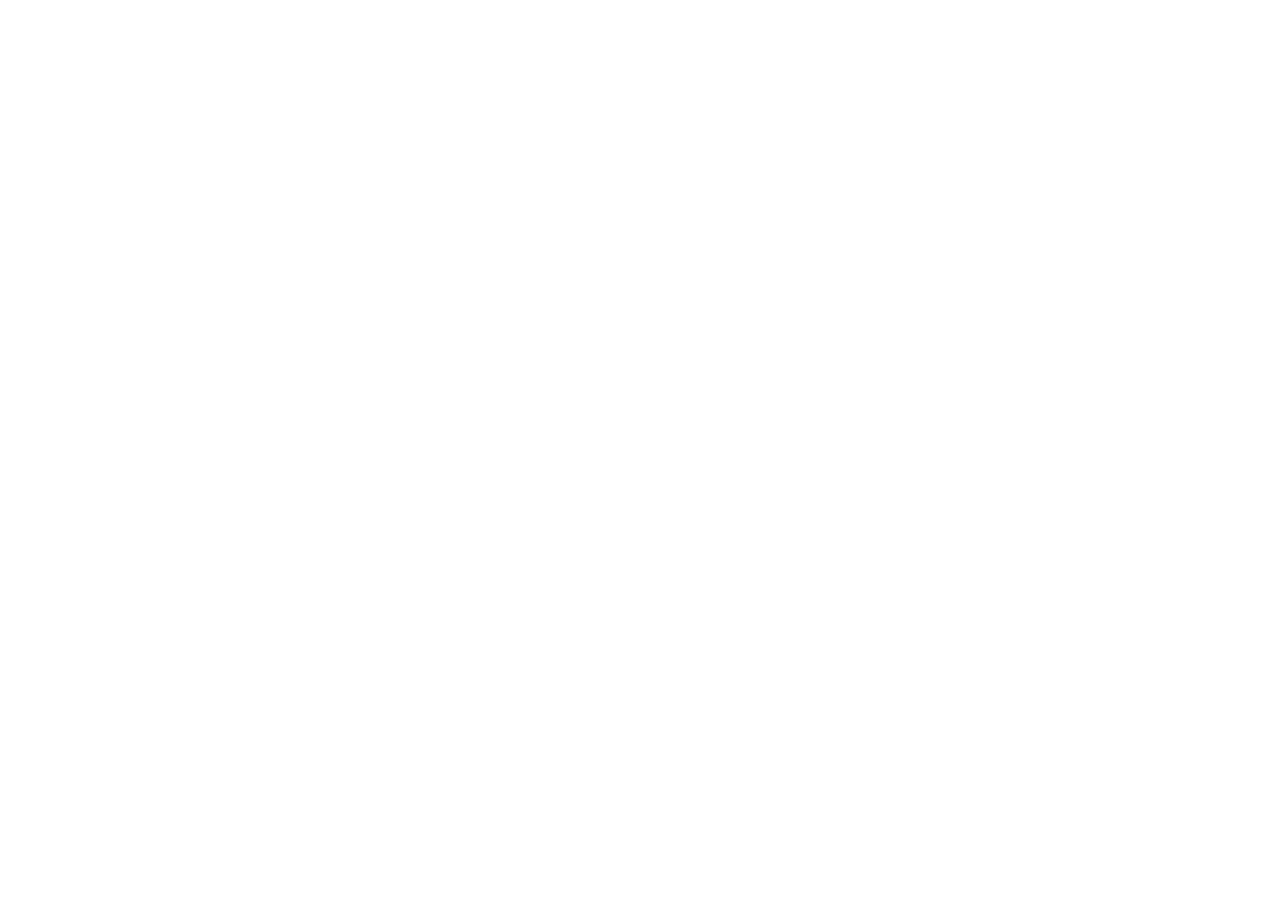
==== index.html @ b3ef9c8f "added index.html" ====
<!DOCTYPE html>
<html lang="en">
<head>
    <meta charset="UTF-8">
    <meta name="viewport" content="width=device-width, initial-scale=1.0">
    <title>Web Developer Portfolio</title>
</head>
<body>
    <header>

    </header>
    <main>
        
    </main>
    <footer>

    </footer>
</body>
</html>
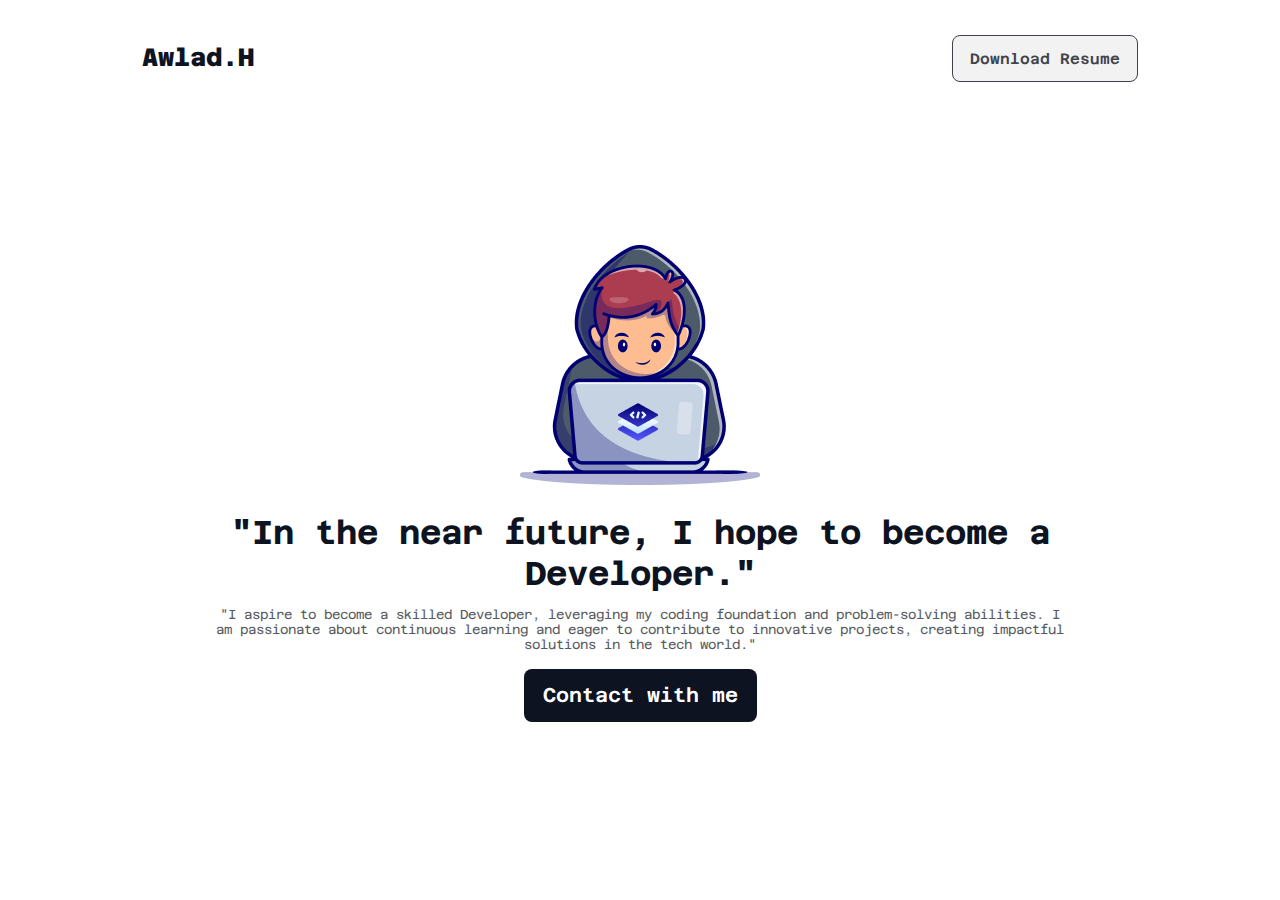
==== commit caba7109: "added banner" ====
--- a/index.html
+++ b/index.html
@@ -4,13 +4,31 @@
     <meta charset="UTF-8">
     <meta name="viewport" content="width=device-width, initial-scale=1.0">
     <title>Web Developer Portfolio</title>
+    <link rel="stylesheet" href="Style/Portfolio.css">
 </head>
 <body>
     <header>
+        <nav>
+            <h3 class="nav-title">Awlad.H</h3>
+            
+                <li><a href="https://www.facebook.com/asifmahmudshuvro"><button class="nav-button">Download Resume</button></a></li>
+            
+            
+        </nav>
 
+        <section id="hero">
+            <div class="hero-content">
+                <p class="subtitle"><img src="assets/Group.png" alt=""></p>
+                <h1 class="title">"In the near future, I hope to become a Developer."</h1>
+                <p class="description">"I aspire to become a skilled Developer, leveraging my coding foundation and problem-solving abilities. I am passionate about continuous learning and eager to contribute to innovative projects, creating impactful solutions in the tech world."</p>
+                <div class="btn-container">
+                    <button class="btn">Contact with me</button>
+                </div>
+            </div>
+        </section>
     </header>
     <main>
-        
+
     </main>
     <footer>
 
--- a/Style/Portfolio.css
+++ b/Style/Portfolio.css
@@ -0,0 +1,114 @@
+@import url('https://fonts.googleapis.com/css2?family=Azeret+Mono:ital,wght@0,100..900;1,100..900&display=swap');
+
+
+/* nav styles */
+
+nav {
+    display: flex;
+    align-items: center;
+    justify-content: space-between;
+    list-style: none;
+    margin-top: 20px;
+    margin-bottom: 22px;
+
+}
+
+.nav-title {
+    color: rgb(13, 19, 33);
+    font-family: Azeret Mono;
+    font-size: 25px;
+    font-weight: 800;
+    line-height: 26px;
+    letter-spacing: 0%;
+    text-align: left;
+    margin-left: 134px;
+}
+
+.nav-button {
+
+    margin-right: 134px;
+    box-sizing: border-box;
+    border: 1px solid rgb(13, 19, 33);
+    border-radius: 8px;
+    padding: 11px 17px 11px 17px;
+    color: rgb(13, 19, 33);
+    font-family: Azeret Mono;
+    font-size: 15px;
+    font-weight: 600;
+    line-height: 23px;
+    letter-spacing: 0%;
+    text-align: center;
+
+    opacity: 0.8;
+
+}
+
+.btn-container {
+    text-align: center;
+}
+
+.btn {
+    box-sizing: border-box;
+    padding: 15px 19px 15px 19px;
+    border: 1px solid rgb(13, 19, 33);
+    border-radius: 8px;
+    color: rgb(255, 255, 255);
+    font-family: Azeret Mono;
+    font-size: 20px;
+    font-weight: 600;
+    line-height: 23px;
+    letter-spacing: 0%;
+    text-align: center;
+    background: rgb(13, 19, 33);
+    border: none;
+}
+
+#hero {
+    width: 100%;
+    height: 715px;
+    background-image: url("../assets/hero-bg.png");
+    background-size: cover;
+    background-position: center;
+    display: flex;
+    justify-content: center;
+    align-items: center;
+    vertical-align: middle;
+
+}
+
+#hero .hero-content {
+    width: 850px;
+
+}
+
+#hero .hero-content .subtitle {
+    line-height: 20px;
+    letter-spacing: 0%;
+    text-align: center;
+    margin-bottom: 9px;
+}
+
+#hero .hero-content .title {
+    color: rgb(13, 19, 33);
+    font-family: Azeret Mono;
+    font-size: 33px;
+    font-weight: 700;
+    line-height: 41px;
+    letter-spacing: 0%;
+    text-align: center;
+    margin-bottom: 13px;
+
+}
+
+#hero .hero-content .description {
+    color: rgb(13, 19, 33);
+    font-family: Azeret Mono;
+    font-size: 13px;
+    font-weight: 400;
+    line-height: 15px;
+    letter-spacing: 0%;
+    text-align: center;
+    opacity: 0.7;
+    margin-bottom: 17px;
+
+}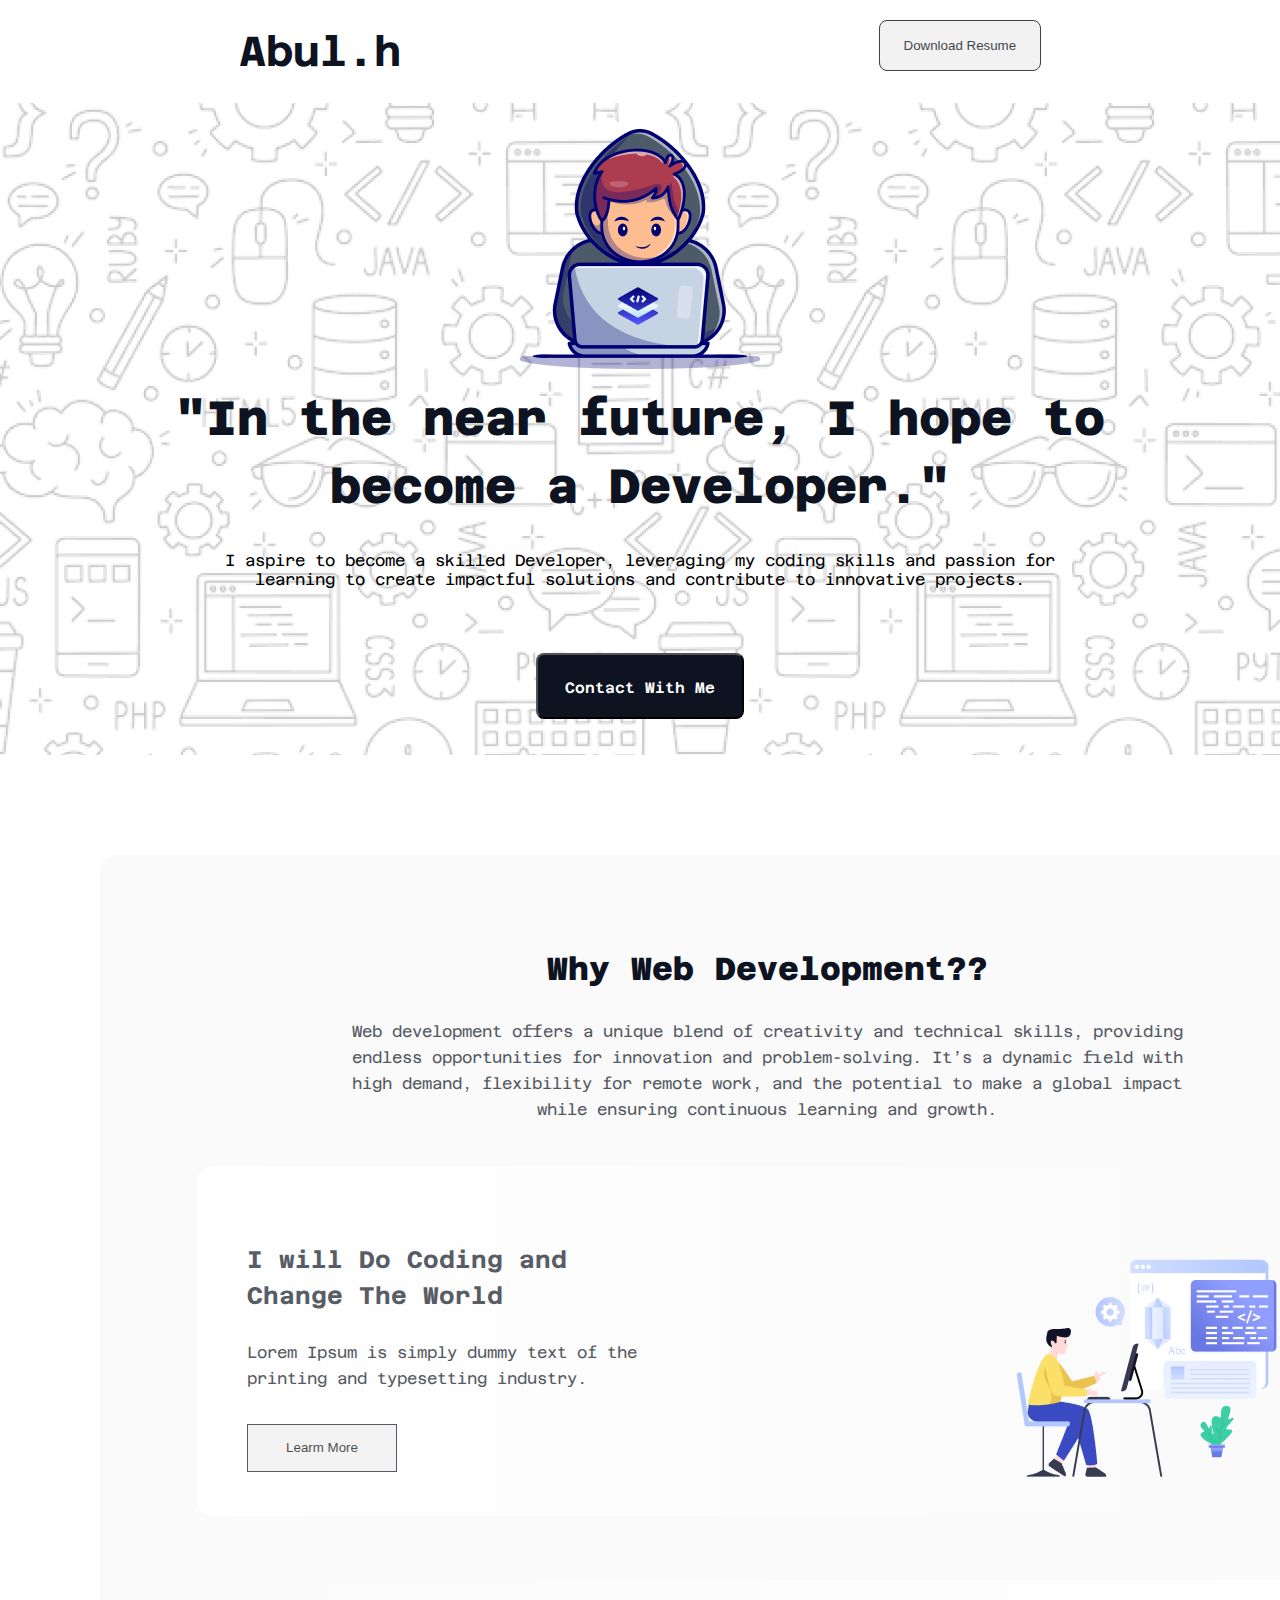
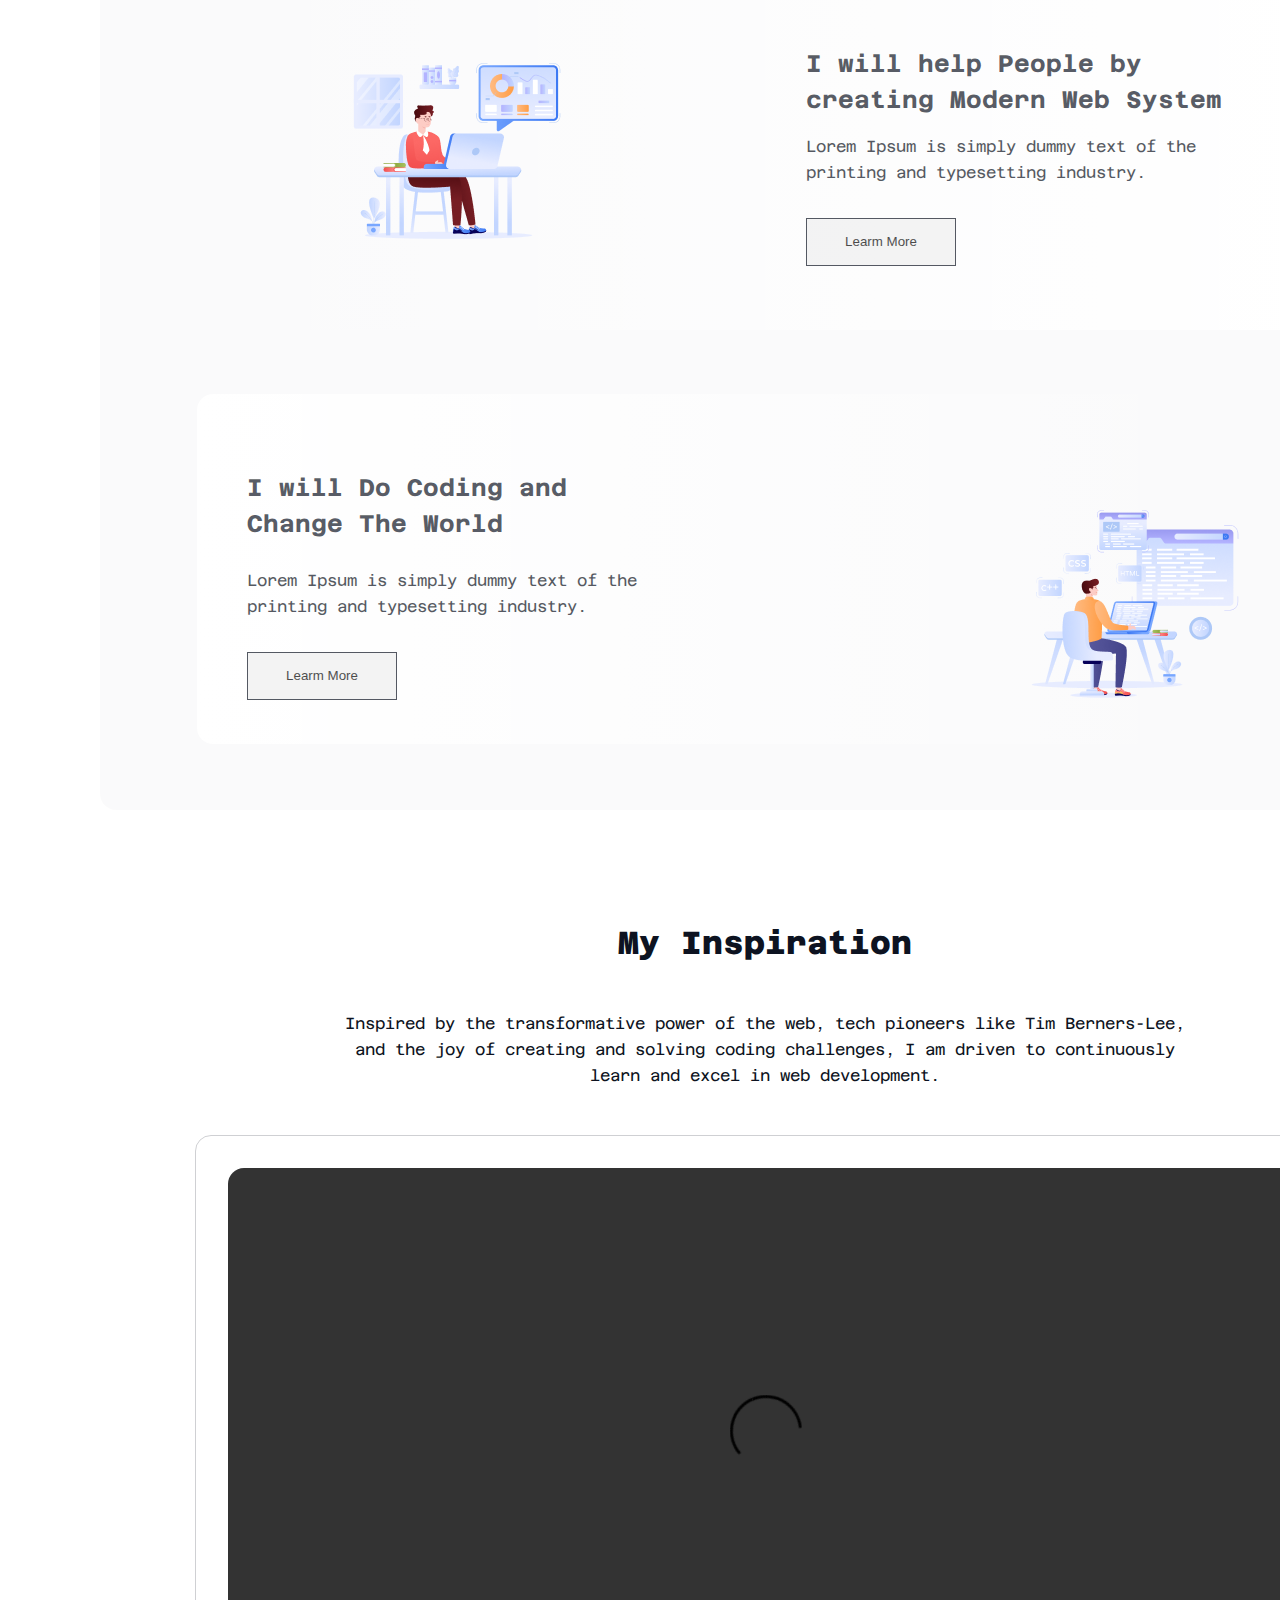
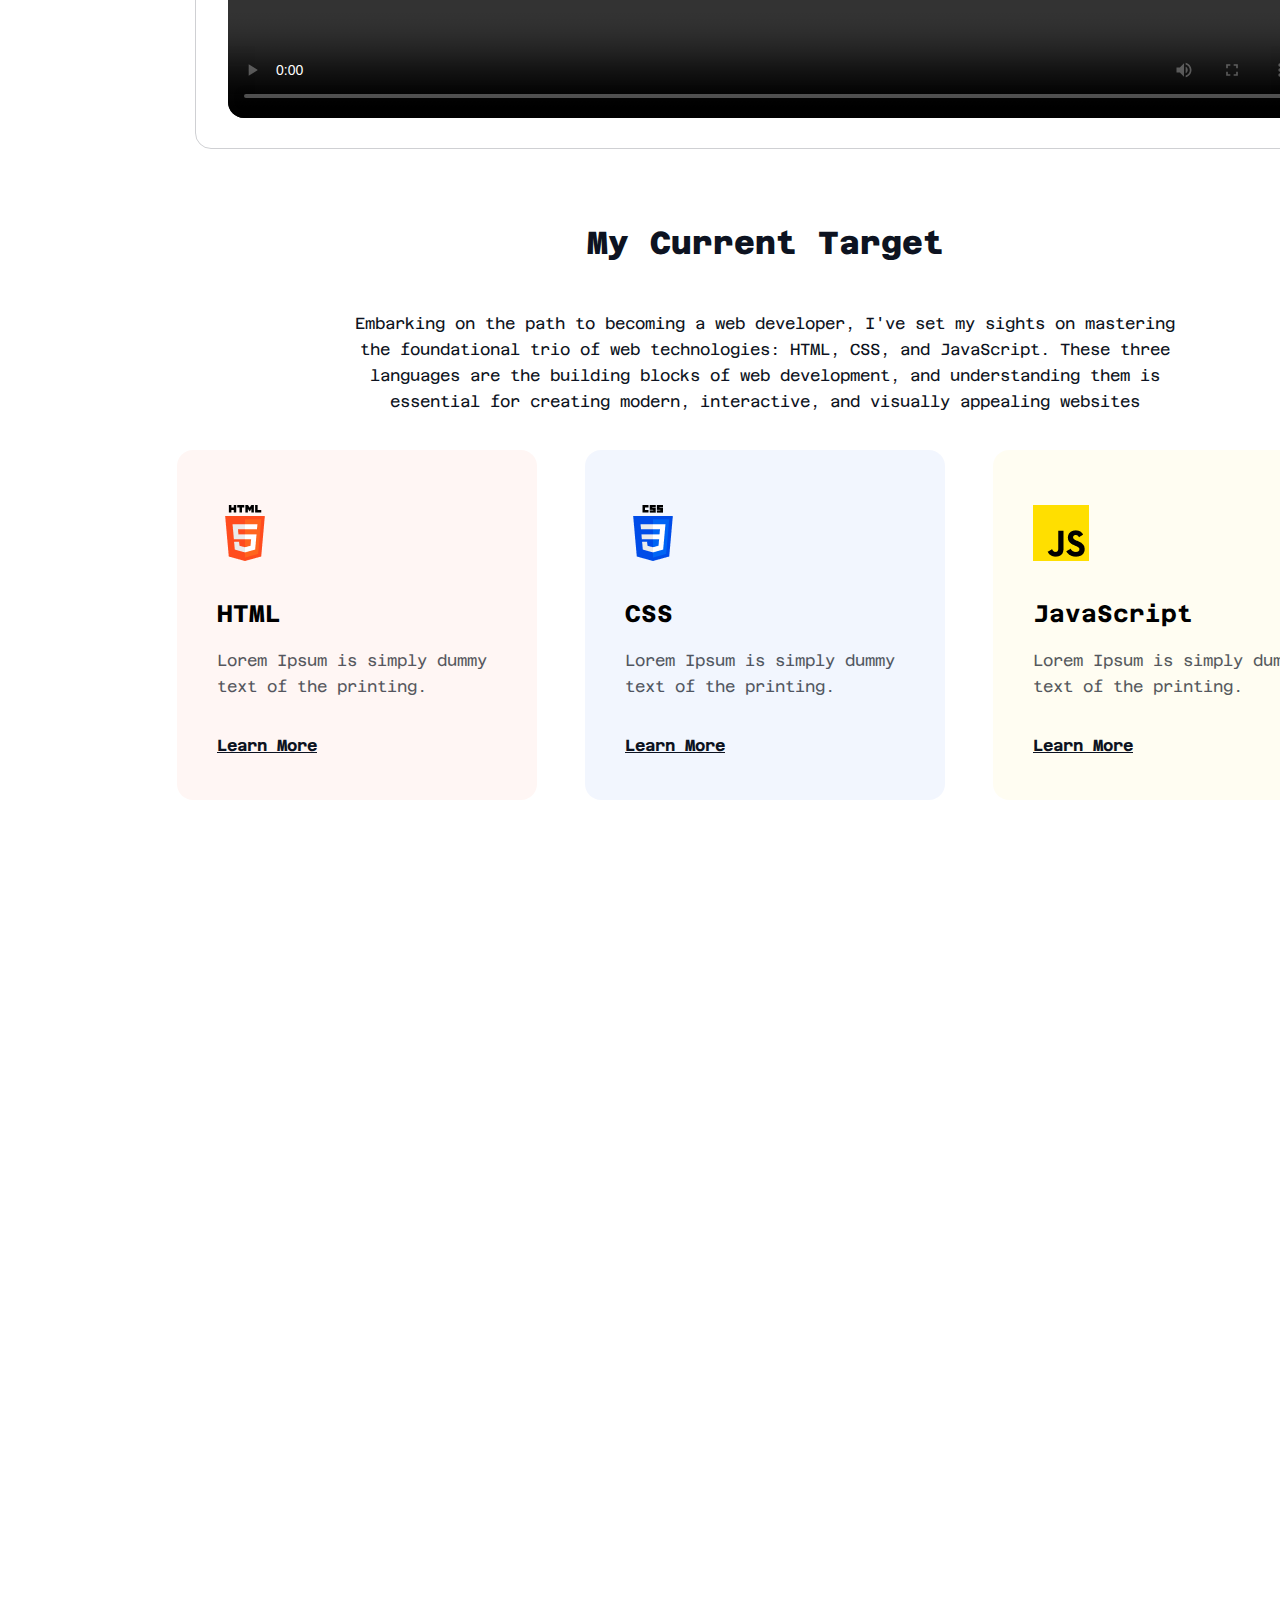
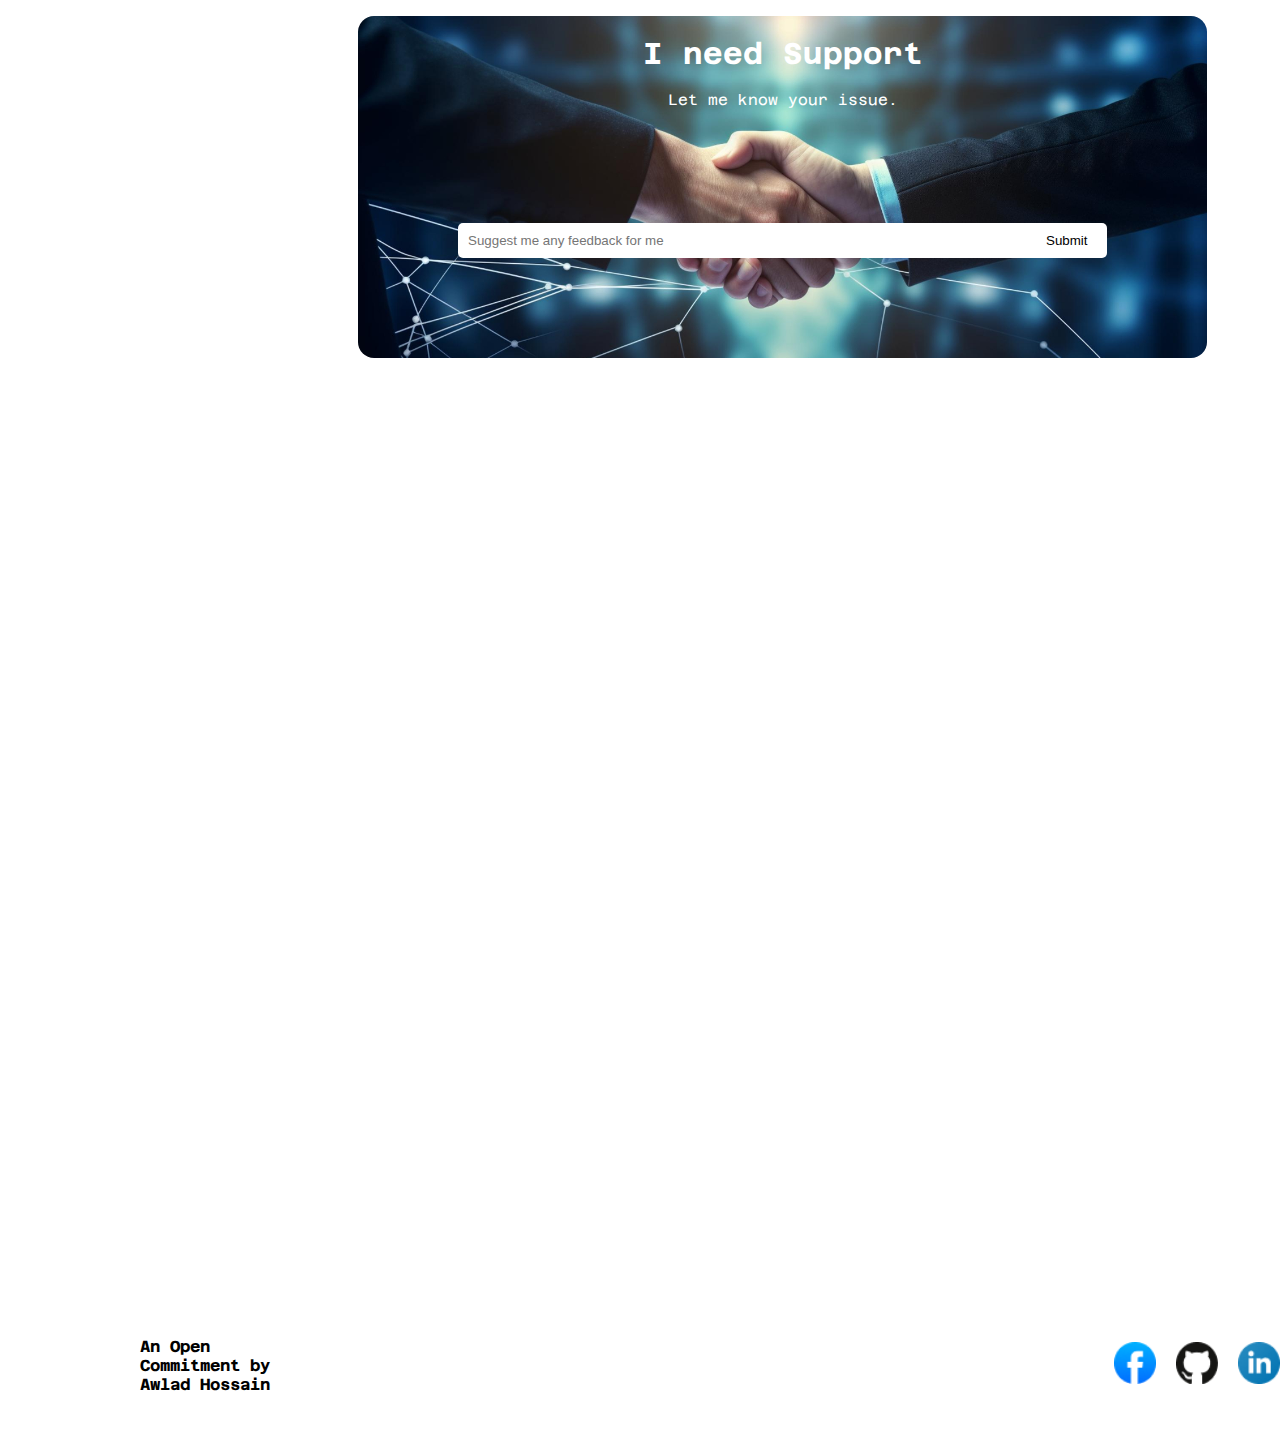
==== commit 0fad8690: "added selection" ====
--- a/index.html
+++ b/index.html
@@ -1,37 +1,181 @@
 <!DOCTYPE html>
 <html lang="en">
+
 <head>
     <meta charset="UTF-8">
     <meta name="viewport" content="width=device-width, initial-scale=1.0">
-    <title>Web Developer Portfolio</title>
+    <title>Portfolio Website</title>
+  
     <link rel="stylesheet" href="Style/Portfolio.css">
 </head>
+
 <body>
     <header>
-        <nav>
-            <h3 class="nav-title">Awlad.H</h3>
-            
-                <li><a href="https://www.facebook.com/asifmahmudshuvro"><button class="nav-button">Download Resume</button></a></li>
-            
-            
+        <nav class="nav-bar">
+            <div class="nav-title">
+                <h2>Abul.h</h2>
+            </div>
+            <div>
+                <!-- <button class="btn-primary">Download Resume</button> -->
+                <button class="btn-primary"><a href="/assets/Resume.jpg" download>Download Resume</button>
+                  </a>
+            </div>
+
         </nav>
 
-        <section id="hero">
-            <div class="hero-content">
-                <p class="subtitle"><img src="assets/Group.png" alt=""></p>
-                <h1 class="title">"In the near future, I hope to become a Developer."</h1>
-                <p class="description">"I aspire to become a skilled Developer, leveraging my coding foundation and problem-solving abilities. I am passionate about continuous learning and eager to contribute to innovative projects, creating impactful solutions in the tech world."</p>
-                <div class="btn-container">
-                    <button class="btn">Contact with me</button>
+        <div class="banner">
+            <div class="banner-content">
+                <img src="assets/Group.png" alt="" class="dev-pic">
+                <h2 class="banner-title">"In the near future, I hope to become a Developer."</h2>
+                <p class="banner-description">I aspire to become a skilled Developer, leveraging my coding skills and passion for learning to create impactful solutions and contribute to innovative projects.</p>
+                <button class="banner-btn-primary">Contact With Me</button>
+            </div>
+
+        </div>
+    </header>
+
+    <main>
+        <section class="section1">
+            <div class="why-dev">
+                <div class="why-dev-content">
+                    <h2 class="why-dev-title">Why Web Development??</h2>
+                    <p class="why-dev-description">Web development offers a unique blend of creativity and technical skills, providing endless opportunities for innovation and problem-solving. It’s a dynamic field with high demand, flexibility for remote work, and the potential to make a global impact while ensuring continuous learning and growth.</p>
+                </div>
+                <div class="frame1-2-3">
+                <div class="frame1">
+                    <div>
+                        <h2 class="frame1-title">I will Do Coding and Change The World</h2>
+                        <p class="frame1-description">Lorem Ipsum is simply dummy text of the printing and typesetting industry.</p>
+                        <button class="frame1-btn">Learm More</button>
+                    </div>
+                    <div>
+                        <img src="assets/Layer_1.png" alt="" class="frame1-pic">
+                    </div>
+                </div>
+                <div class="frame2">
+                    <div>
+                        <img src="assets/Group 3.png" alt="" class="frame2-pic">
+                    </div>
+                    <div>
+                        <h2 class="frame2-title">I will help People by creating Modern Web System</h2>
+                        <p class="frame2-description">Lorem Ipsum is simply dummy text of the printing and typesetting industry.</p>
+                        <button class="frame1-btn">Learm More</button>
+                    </div>
+
+
+                </div>
+                <div class="frame1">
+                    <div>
+                        <h2 class="frame1-title">I will Do Coding and Change The World</h2>
+                        <p class="frame1-description">Lorem Ipsum is simply dummy text of the printing and typesetting industry.</p>
+                        <button class="frame1-btn">Learm More</button>
+                    </div>
+                    <div>
+                        <img src="assets/Group 4.png" alt="" class="frame1-pic">
+                    </div>
                 </div>
             </div>
+            </div>
         </section>
-    </header>
-    <main>
 
+
+        <section class="my-inspiration">
+            <div class="my-insp">
+                <h2 class="my-insp-title">
+                    My Inspiration
+                </h2>
+                <p class="my-insp-description">
+                    Inspired by the transformative power of the web, tech pioneers like Tim Berners-Lee, and the joy of creating and solving coding challenges, I am driven to continuously learn and excel in web development.
+                </p>
+
+            </div>
+            <div class="video-box">
+                <div>
+                    <video width="1076" height="550" controls class="video">
+                        <source src="assets/p.hero.mp4" type="video/mp4">
+                      Your browser does not support the video tag.
+                      </video>
+                </div>
+
+            </div>
+
+        </section>
+
+        <!-- my-current-section -->
+        <section class="my-current">
+            <div class="my-curr">
+                <h2 class="my-curr-title">
+                    My Current Target
+                </h2>
+                <p class="my-curr-description">
+                    Embarking on the path to becoming a web developer, I've set my sights on mastering the foundational trio of web technologies: HTML, CSS, and JavaScript. These three languages are the building blocks of web development, and understanding them is essential for creating modern, interactive, and visually appealing websites
+                </p>
+
+            </div>
+            <div class="cart-box">
+            <div class="box1">
+                <div class="box-items">
+                    <img src="assets/html.png" alt="" class="box-img">
+                    <h2 class="cart-title">HTML</h2>
+                    <p class="cart-description">Lorem Ipsum is simply dummy text of the printing.</p>
+                    <p class="cart-learn">Learn More</p>
+
+                </div>
+
+            </div>
+            <div class="box2">
+                <div class="box-items">
+                    <img src="assets/css.png" alt="" class="box-img">
+                    <h2 class="cart-title">CSS</h2>
+                    <p class="cart-description">Lorem Ipsum is simply dummy text of the printing.</p>
+                    <p class="cart-learn">Learn More</p>
+
+                </div>
+
+            </div>
+            <div class="box3">
+                <div class="box-items">
+                    <img src="assets/js.png" alt="" class="box-img">
+                    <h2 class="cart-title">JavaScript</h2>
+                    <p class="cart-description">Lorem Ipsum is simply dummy text of the printing.</p>
+                    <p class="cart-learn">Learn More</p>
+
+                </div>
+
+            </div>
+
+            </div>
+
+        </section>
+        
     </main>
     <footer>
-
+        <section class="support">
+            <div class="support-section">
+                <div class="content">
+                    <h1>I need Support</h1>
+                    <p>Let me know your issue.</p>
+                </div>
+                <form class="feedback-form">
+                    <input type="text" placeholder="Suggest me any feedback for me">
+                    <button type="submit">Submit</button>
+                </form>
+            </div>
+        </section>
+            
+            <ul>
+                <h4 class="foot-title">An Open Commitment by Awlad Hossain</h4>
+            <div>
+                <li><a href="https://www.facebook.com/asifmahmudshuvro" target="_blank"><img src="assets/facebook.png" alt="facebook" style="width:42px;height:42px;"></a></li>
+                <li class="git"><a href="https://github.com/asifmahmudshuvro" target="_blank"><img src="assets/github.png" alt="github" style="width:42px;height:42px;"></a></li>
+                <li><a href="https://www.linkedin.com/in/asifmahmudshuvro/" target="_blank"><img src="assets/linkedin-icon 1.png" alt="linkedin" style="width:42px;height:42px;"></a></li>
+            </div>
+            </ul>
     </footer>
 </body>
-</html>+
+</html>
+
+<!--                 <img src="assets/facebook.png" alt="facebook">
+                    <img src="assets/github.png" alt="github">
+                    <img src="assets/linkedin-icon 1.png" alt="linkedin"> -->--- a/Style/Portfolio.css
+++ b/Style/Portfolio.css
@@ -1,114 +1,689 @@
 @import url('https://fonts.googleapis.com/css2?family=Azeret+Mono:ital,wght@0,100..900;1,100..900&display=swap');
 
-
-/* nav styles */
-
-nav {
-    display: flex;
-    align-items: center;
-    justify-content: space-between;
-    list-style: none;
-    margin-top: 20px;
-    margin-bottom: 22px;
-
-}
-
-.nav-title {
-    color: rgb(13, 19, 33);
-    font-family: Azeret Mono;
-    font-size: 25px;
-    font-weight: 800;
-    line-height: 26px;
-    letter-spacing: 0%;
-    text-align: left;
-    margin-left: 134px;
-}
-
-.nav-button {
-
-    margin-right: 134px;
+body {
+    font-family: "Azeret Mono", monospace;
+    margin: 0;
+}
+
+.btn-primary {
+    
+    flex-direction: row;
+    justify-content: center;
+    align-items: center;
+    padding: 17px 24px 17px 24px;
     box-sizing: border-box;
     border: 1px solid rgb(13, 19, 33);
     border-radius: 8px;
-    padding: 11px 17px 11px 17px;
-    color: rgb(13, 19, 33);
+    opacity: 0.8;
+    margin-top: 20px;
+    margin-bottom: 20px;
+}
+
+nav div button a {
+    text-decoration: none;
+    color: rgb(13, 19, 33);
+}
+
+nav div button:hover{
+    background-color: lightgray;
+    display: block;
+}
+
+.nav-title {
+    color: rgb(13, 19, 33);
+    font-family: Azeret Mono;
+    font-size: 28px;
+    font-weight: 800;
+    line-height: 33px;
+    letter-spacing: 0%;
+    text-align: left;
+}
+
+.nav-bar {
+    display: flex;
+    justify-content: space-around;
+}
+
+.banner {
+    background-image: url(../assets/hero-bg.jpg);
+    height: 652px;
+    bottom: 4462px;
+
+}
+
+.banner-content {
+    display: flex;
+    flex-direction: column;
+    justify-content: flex-start;
+    align-items: center;
+    padding-top: 26px;
+
+}
+
+
+.banner-title {
+    position: static;
+    width: 998px;
+    height: 136px;
+    display: flex;
+    flex-direction: column;
+    justify-content: flex-start;
+    align-items: center;
+    padding: 0px;
+    flex: none;
+    order: 0;
+    flex-grow: 0;
+    margin: 24px 0px;
+    color: rgb(13, 19, 33);
+    font-family: Azeret Mono;
+    font-size: 48px;
+    font-weight: 800;
+    line-height: 68px;
+    letter-spacing: 0%;
+    text-align: center;
+
+    flex: none;
+    order: 0;
+    flex-grow: 0;
+    margin: 15px 0px;
+}
+
+.banner-description {
+    position: static;
+    width: 852px;
+    height: 52px;
+    display: flex;
+    flex-direction: column;
+    justify-content: flex-start;
+    text-align: center;
+    align-items: center;
+    margin-bottom: 50px;
+
+}
+
+.banner-btn-primary {
+    position: static;
+    width: 208px;
+    height: 66px;
+    flex-direction: row;
+    justify-content: center;
+    align-items: center;
+    padding: 21px 24px 21px 24px;
+    border-radius: 8px;
+    background: rgb(13, 19, 33);
+    color: rgb(255, 255, 255);
     font-family: Azeret Mono;
     font-size: 15px;
     font-weight: 600;
     line-height: 23px;
     letter-spacing: 0%;
     text-align: center;
-
-    opacity: 0.8;
-
-}
-
-.btn-container {
+}
+
+/* why-dev-section */
+
+.section1 {
+    width: 1440px;
+    height: 5245px;
+    background: rgb(255, 255, 255);
+}
+
+.why-dev {
+    margin: 100px;
+    width: 1140px;
+    height: 1395px;
+    left: 148px;
+    right: 148px;
+    top: 857px;
+    bottom: 2993px;
+    padding: 80px 97px 80px 97px;
+    border-radius: 16px;
+    background: rgba(13, 19, 33, 0.02);
+}
+
+.why-dev-content {
+    display: flex;
+    flex-direction: column;
+    justify-content: flex-start;
+    align-items: center;
+
+
+}
+
+.why-dev-title {
+    flex-direction: row;
+    justify-content: center;
+    align-items: center;
     text-align: center;
-}
-
-.btn {
+
+    width: 852px;
+    height: 39px;
+
+    padding: 0px;
+    margin: 15px 0px;
+    color: rgb(13, 19, 33);
+    font-family: Azeret Mono;
+    font-size: 32px;
+    font-weight: 800;
+    line-height: 37px;
+    letter-spacing: 0%;
+}
+
+.why-dev-description {
+    text-align: center;
+    flex-direction: row;
+    justify-content: center;
+    align-items: center;
+    width: 852px;
+    height: 52px;
+    padding: 0px;
+    order: 1;
+    flex-grow: 0;
+    margin: 15px 0px;
+    opacity: 0.7;
+    color: rgb(13, 19, 33);
+    font-family: Azeret Mono;
+    font-size: 16px;
+    font-weight: 400;
+    line-height: 26px;
+    letter-spacing: 0%;
+}
+
+.frame1-2-3 {
+
+    position: static;
+    width: 946px;
+    height: 1072px;
+
+    display: flex;
+    flex-direction: column;
+    justify-content: flex-start;
+    align-items: flex-start;
+    padding: 0px;
+    flex-grow: 0;
+    margin: 48px 0px;
+}
+
+.frame1 {
+    position: static;
+    width: 946px;
+    height: 250px;
+    display: flex;
+    justify-content: space-between;
+    align-items: flex-start;
+    padding: 50px;
+    flex: none;
+    order: 0;
+    margin: 32px 0px;
+    border-radius: 16px;
+    background: linear-gradient(90.00deg, rgb(255, 255, 255), rgba(255, 255, 255, 0) 100%);
+}
+
+.frame1-title {
+    position: static;
+    width: 390px;
+    height: 72px;
+    display: flex;
+    flex-direction: column;
+    justify-content: center;
+    align-items: flex-start;
+    padding: 10px 0px 10px 0px;
+    flex: none;
+    order: 0;
+    flex-grow: 0;
+    margin: 16px 0px;
+    color: rgba(13, 19, 33, 0.7);
+    font-family: Azeret Mono;
+    font-size: 24px;
+    font-weight: 700;
+    line-height: 36px;
+    letter-spacing: 0%;
+    text-align: left;
+}
+
+.frame1-description {
+    position: static;
+    width: 468px;
+    height: 52px;
+    padding: 10px 0px 10px 0px;
+    display: flex;
+    flex-direction: column;
+    justify-content: center;
+    align-items: flex-start;
+    padding: 0px;
+    flex: none;
+    order: 1;
+    flex-grow: 0;
+    margin: 16px 0px;
+    opacity: 0.7;
+    color: rgb(13, 19, 33);
+    font-family: Azeret Mono;
+    font-size: 16px;
+    font-weight: 400;
+    line-height: 26px;
+    letter-spacing: 0%;
+    text-align: left;
+}
+
+.frame1-btn {
+    position: static;
+    width: 150px;
+    height: 48px;
+    padding: 10px 0px 10px 0px;
+    display: flex;
+    flex-direction: row;
+    justify-content: center;
+    align-items: center;
+    padding: 12px 20px 12px 20px;
+
+    order: 1;
+    flex-grow: 0;
+    margin: 32px 0px;
     box-sizing: border-box;
-    padding: 15px 19px 15px 19px;
     border: 1px solid rgb(13, 19, 33);
-    border-radius: 8px;
-    color: rgb(255, 255, 255);
-    font-family: Azeret Mono;
-    font-size: 20px;
-    font-weight: 600;
-    line-height: 23px;
+    opacity: 0.7;
+
+}
+
+.frame1-pic {
+    padding-left: 300px;
+    padding-top: 40px;
+}
+
+
+.frame2 {
+    position: static;
+    width: 946px;
+    height: 250px;
+    display: flex;
+    justify-content: space-between;
+    align-items: flex-start;
+    padding: 50px;
+    padding-left: 140px;
+    flex: none;
+    margin: 32px 0px;
+    border-radius: 16px;
+
+    background: linear-gradient(270.00deg, rgb(255, 255, 255),rgba(255, 255, 255, 0) 100%);
+}
+
+.frame2-title {
+    position: static;
+    width: 477px;
+    height: 72px;
+    display: flex;
+    flex-direction: column;
+    justify-content: center;
+    align-items: flex-start;
+    padding: 10px 0px 10px 0px;
+    padding: 0px;
+    flex: none;
+    order: 0;
+    flex-grow: 0;
+    margin: 16px 0px;
+    color: rgba(13, 19, 33, 0.7);
+    font-family: Azeret Mono;
+    font-size: 24px;
+    font-weight: 700;
+    line-height: 36px;
+    letter-spacing: 0%;
+    text-align: left;
+}
+
+.frame2-description {
+    position: static;
+    width: 468px;
+    height: 52px;
+    padding: 10px 0px 10px 0px;
+    display: flex;
+    flex-direction: column;
+    justify-content: center;
+    align-items: flex-start;
+    padding: 0px;
+    flex: none;
+    order: 1;
+    flex-grow: 0;
+    margin: 16px 0px;
+    opacity: 0.7;
+    color: rgb(13, 19, 33);
+    font-family: Azeret Mono;
+    font-size: 16px;
+    font-weight: 400;
+    line-height: 26px;
+    letter-spacing: 0%;
+    text-align: left;
+    }
+
+/* my-inspiration-section */
+
+.my-inspiration{
+    position: absolute;
+    width: 1140px;
+    height: 777px;
+    left: 195px;
+    top: 2500px;
+    display: flex;
+    flex-direction: column;
+    justify-content: flex-start;
+    align-items: center;
+    padding: 0px;
+    }
+    
+    .my-insp{
+        display: flex;
+        flex-direction: column;
+        justify-content: flex-start;
+        align-items: center;
+    }
+    
+    .my-insp-title{
+    width: 852px;
+    height: 39px;
+    padding: 0px;
+    order: 0;
+    flex-grow: 0;
+    margin: 24px 0px;
+    color: rgb(13, 19, 33);
+    font-family: Azeret Mono;
+    font-size: 32px;
+    font-weight: 800;
+    line-height: 37px;
     letter-spacing: 0%;
     text-align: center;
-    background: rgb(13, 19, 33);
-    border: none;
-}
-
-#hero {
-    width: 100%;
-    height: 715px;
-    background-image: url("../assets/hero-bg.png");
-    background-size: cover;
-    background-position: center;
-    display: flex;
-    justify-content: center;
-    align-items: center;
-    vertical-align: middle;
-
-}
-
-#hero .hero-content {
-    width: 850px;
-
-}
-
-#hero .hero-content .subtitle {
-    line-height: 20px;
+    }
+    
+    .my-insp-description{
+    width: 852px;
+    height: 52px;
+    padding: 0px;
+    margin: 24px 0px;
+    color: rgb(13, 19, 33);
+    font-family: Azeret Mono;
+    font-size: 16px;
+    font-weight: 400;
+    line-height: 26px;
     letter-spacing: 0%;
     text-align: center;
-    margin-bottom: 9px;
-}
-
-#hero .hero-content .title {
-    color: rgb(13, 19, 33);
-    font-family: Azeret Mono;
-    font-size: 33px;
+    }
+    
+    .video-box{
+    width: 1140px;
+    height: 614px;
+    padding: 32px;
+    margin: 48px 0px;
+    box-sizing: border-box;
+    border: 1px solid rgba(13, 19, 33, 0.2);
+    border-radius: 16px;
+    
+    }
+    
+    .video{
+    border-radius: 16px;
+    
+    }
+    
+    .my-current{
+        position: absolute;
+        width: 1140px;
+        height: 463px;
+        left: 195px;
+        top: 3400px;
+        display: flex;
+        flex-direction: column;
+        justify-content: flex-start;
+        align-items: center;
+        padding: 0px;
+    }
+    
+    .my-curr{
+        display: flex;
+        flex-direction: column;
+        justify-content: flex-start;
+        align-items: center;  
+    }
+    
+    .my-curr-title{
+        width: 852px;
+        height: 39px;
+        padding: 0px;
+        order: 0;
+        flex-grow: 0;
+        margin: 24px 0px;
+        color: rgb(13, 19, 33);
+        font-family: Azeret Mono;
+        font-size: 32px;
+        font-weight: 800;
+        line-height: 37px;
+        letter-spacing: 0%;
+        text-align: center;
+    }
+    
+    .my-curr-description{
+        width: 852px;
+        height: 52px;
+        padding: 0px;
+        margin: 24px 0px;
+        color: rgb(13, 19, 33);
+        font-family: Azeret Mono;
+        font-size: 16px;
+        font-weight: 400;
+        line-height: 26px;
+        letter-spacing: 0%;
+        text-align: center;
+        }
+    
+        .cart-box{
+    position: static;
+    height: 300px;
+    display: flex;
+    flex-direction: row;
+    justify-content: flex-start;
+    align-items: center;
+    padding: 0px;
+    flex: none;
+    order: 1;
+    flex-grow: 0;
+    margin: 48px 0px;
+    padding-top: 40px;
+        }
+    
+        .box1{
+    position: static;
+    width: 280px;
+    height: 270px;
+    display: flex;
+    flex-direction: column;
+    justify-content: flex-start;
+    align-items: flex-start;
+    padding: 40px;
+    flex: none;
+    order: 0;
+    flex-grow: 0;
+    margin: 0px 24px;
+    border-radius: 16px;
+    background: rgba(255, 76, 30, 0.05);
+    
+        }
+    
+        .box-img{
+            padding-top: 15px;
+            padding-bottom: 15px;
+    
+        }
+    
+        .cart-tile{
+    width: 284px;
+    height: 36px;
+    margin: 8px 0px;
+    padding-bottom: 12px;
+    color: rgb(13, 19, 33);
+    font-family: Azeret Mono;
+    font-size: 24px;
+    font-weight: 800;
+    line-height: 36px;
+    letter-spacing: 0%;
+    text-align: left;
+        }
+    
+        .cart-description{
+    width: 284px;
+    height: 52px;
+    margin: 8px 0px;
+    padding-bottom: 12px;
+    opacity: 0.7;
+    color: rgb(13, 19, 33);
+    font-family: Azeret Mono;
+    font-size: 16px;
+    font-weight: 400;
+    line-height: 26px;
+    letter-spacing: 0%;
+    text-align: left;
+        }
+    
+    .cart-learn{
+    width: 284px;
+    height: 20px;
+    margin: 24px 0px;
+    padding-bottom: 12px;
+    color: rgb(13, 19, 33);
+    font-family: Azeret Mono;
+    font-size: 16px;
     font-weight: 700;
-    line-height: 41px;
-    letter-spacing: 0%;
-    text-align: center;
-    margin-bottom: 13px;
-
-}
-
-#hero .hero-content .description {
-    color: rgb(13, 19, 33);
-    font-family: Azeret Mono;
-    font-size: 13px;
-    font-weight: 400;
-    line-height: 15px;
-    letter-spacing: 0%;
-    text-align: center;
-    opacity: 0.7;
-    margin-bottom: 17px;
-
-}+    line-height: 19px;
+    letter-spacing: 0%;
+    text-align: left;
+    text-decoration-line: underline;
+    }
+
+    .box2{
+        position: static;
+        width: 280px;
+        height: 270px;
+        display: flex;
+        flex-direction: column;
+        justify-content: flex-start;
+        align-items: flex-start;
+        padding: 40px;
+        flex: none;
+        order: 0;
+        flex-grow: 0;
+        margin: 0px 24px;
+        border-radius: 16px;
+
+        background: rgba(0, 76, 232, 0.05);
+    }
+
+    .box3{
+        position: static;
+        width: 280px;
+        height: 270px;
+        display: flex;
+        flex-direction: column;
+        justify-content: flex-start;
+        align-items: flex-start;
+        padding: 40px;
+        flex: none;
+        order: 0;
+        flex-grow: 0;
+        margin: 0px 24px;
+        border-radius: 16px;
+
+        background: rgba(255, 223, 0, 0.05);
+    }
+
+.support{
+    /* Frame 8 */
+position: absolute;
+width: 1140px;
+height: 314px;
+left: 150px;
+right: 150px;
+top: 4752px;
+bottom: 179px;
+/* Auto layout */
+display: flex;
+flex-direction: column;
+justify-content: flex-start;
+align-items: flex-start;
+padding: 64px 48px 64px 48px;
+margin-left: 160px;
+/* margin-top: 400px; */
+
+border-radius: 16px;
+
+background: rgba(0, 0, 0, 0.2),rgba(0, 0, 0, 0.2),rgba(0, 0, 0, 0.2);
+
+}
+
+    .support-section {
+        background-image: url("../assets/handshake.jpg"); 
+        background-size: cover;
+        background-position: center;
+        height: 100vh;
+        display: flex;
+        flex-direction: column;
+        justify-content: center;
+        align-items: center;
+        color: white;
+        text-align: center;
+        border-radius: 16px;
+    }
+    
+    .content h1 {
+        font-size: 30px;
+        
+    }
+    
+    .content p {
+        font-size: 15px;
+        
+    }
+    
+    
+    
+    .feedback-form {
+        display: flex;
+        justify-content: center;
+        align-items: center;
+        padding: 100px;
+    }
+    
+    .feedback-form input {
+        width: 548px;
+        padding: 10px;
+        border: none;
+        border-radius: 5px 0 0 5px;
+    }
+    
+    .feedback-form button {
+        padding: 10px 20px;
+        border: none;
+        border-radius: 0 5px 5px 0;
+        background-color: white;
+        color: black;
+        cursor: pointer;
+    }
+    
+    .feedback-form button:hover {
+        background-color: #ddd;
+    }
+
+    footer ul{
+        display: flex;
+        margin-left: 100px;
+        
+    }
+
+    footer ul div{
+        display: flex;
+        list-style: none;
+        align-items: center;
+        justify-content:space-around;
+        padding-left: 800px;
+    }
+
+    .git{
+
+            padding-left: 20px;
+            padding-right: 20px;
+        }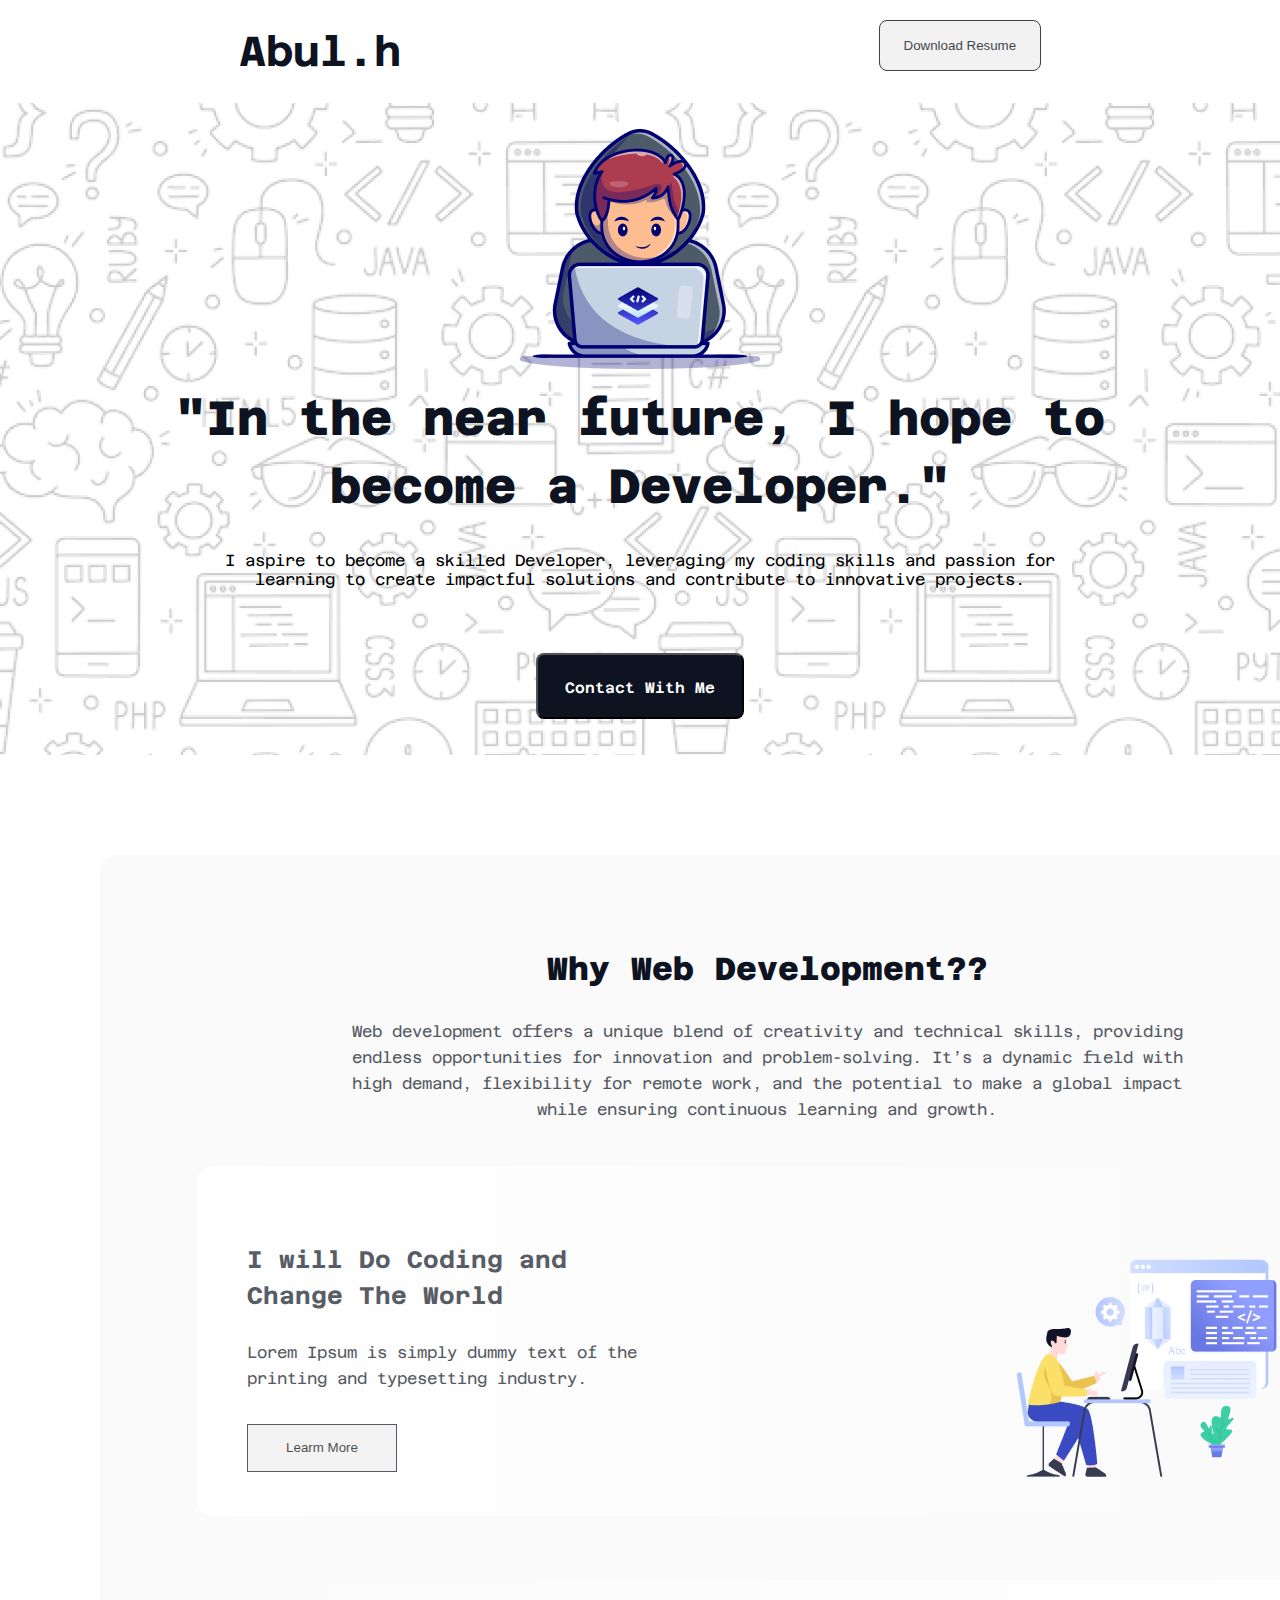
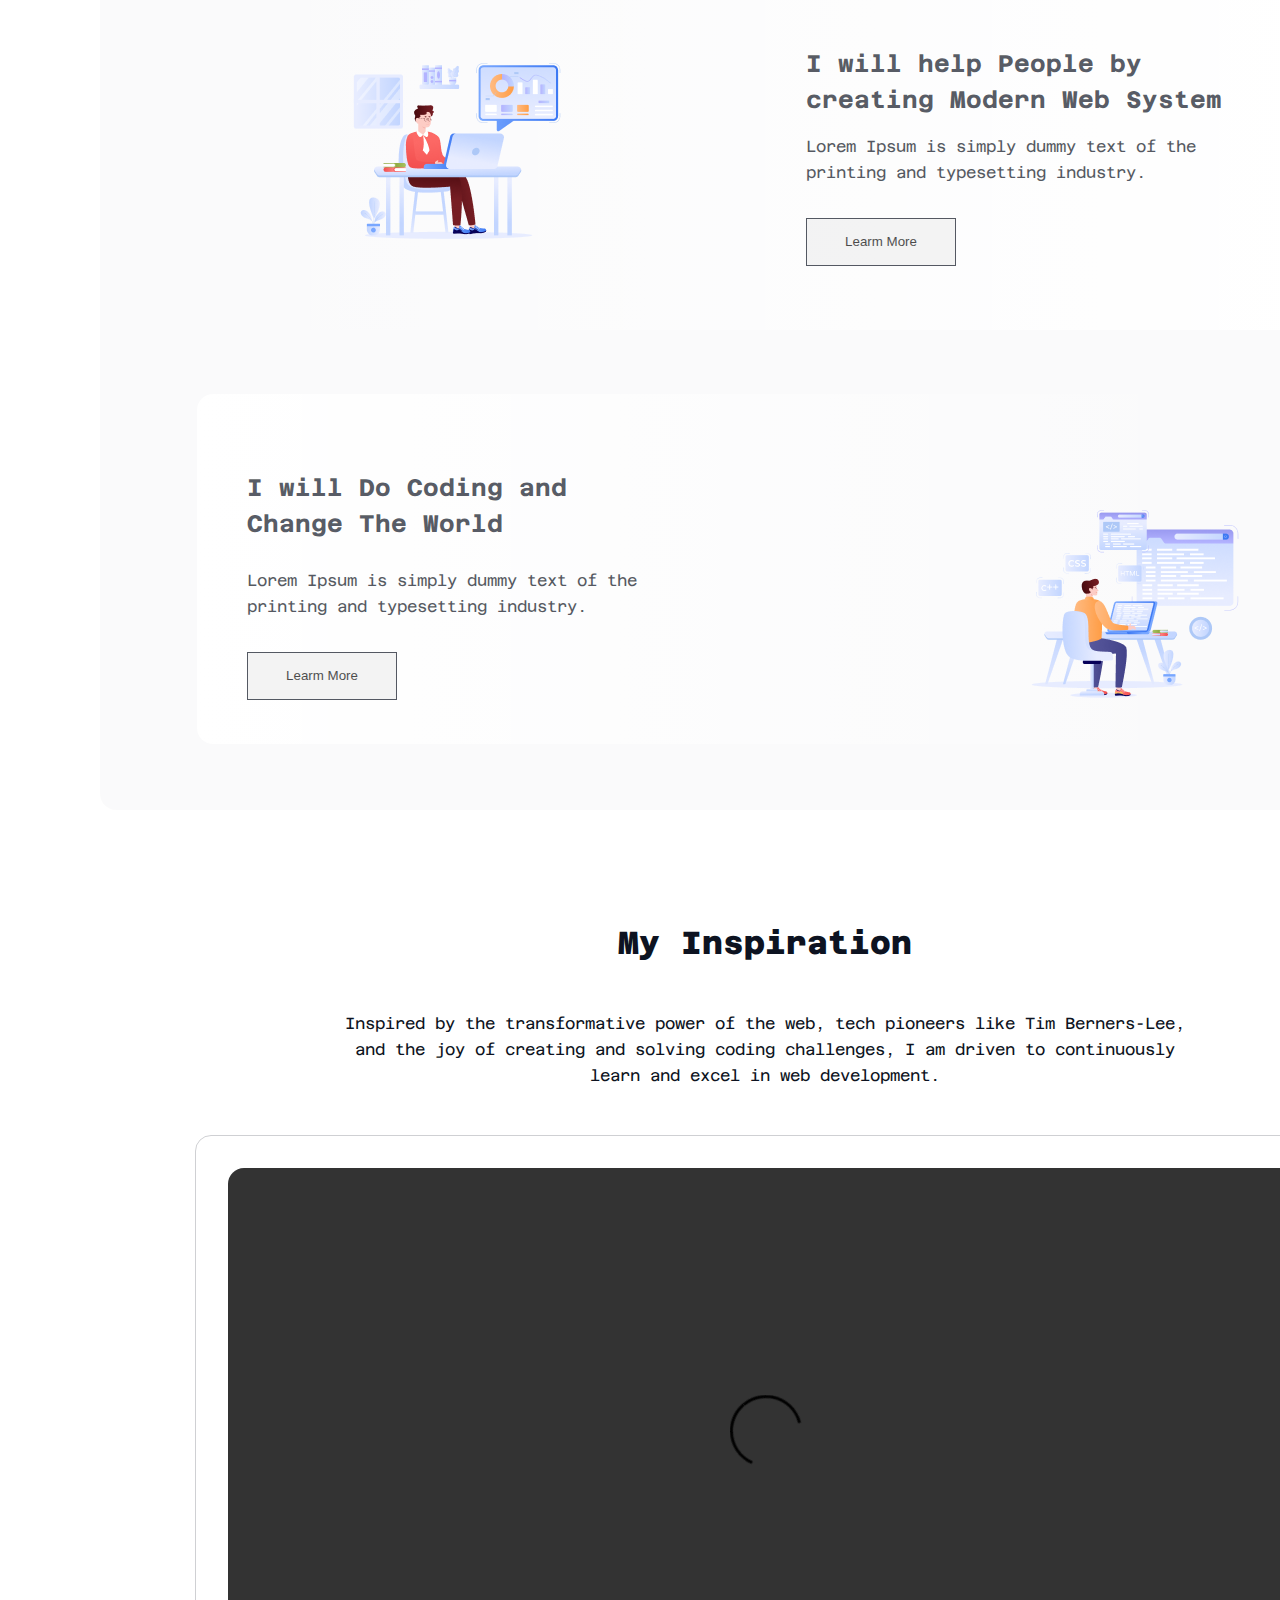
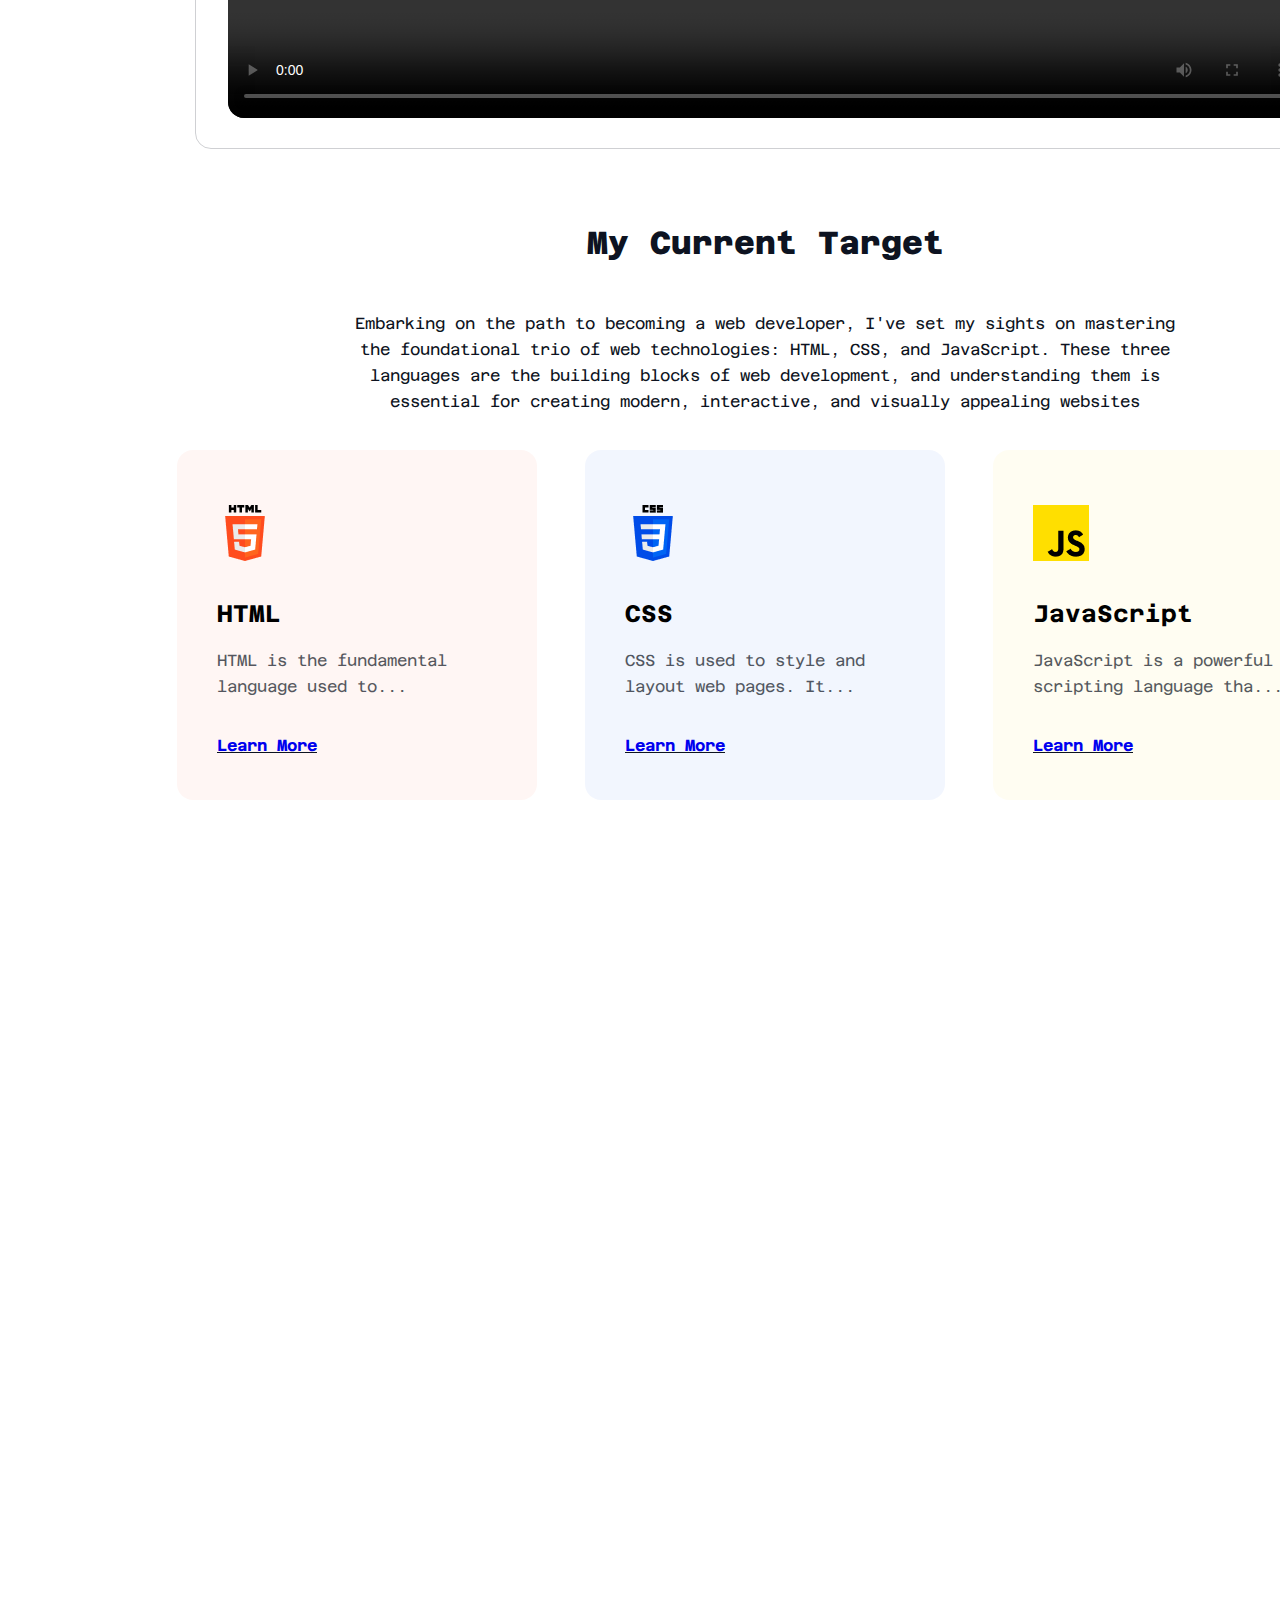
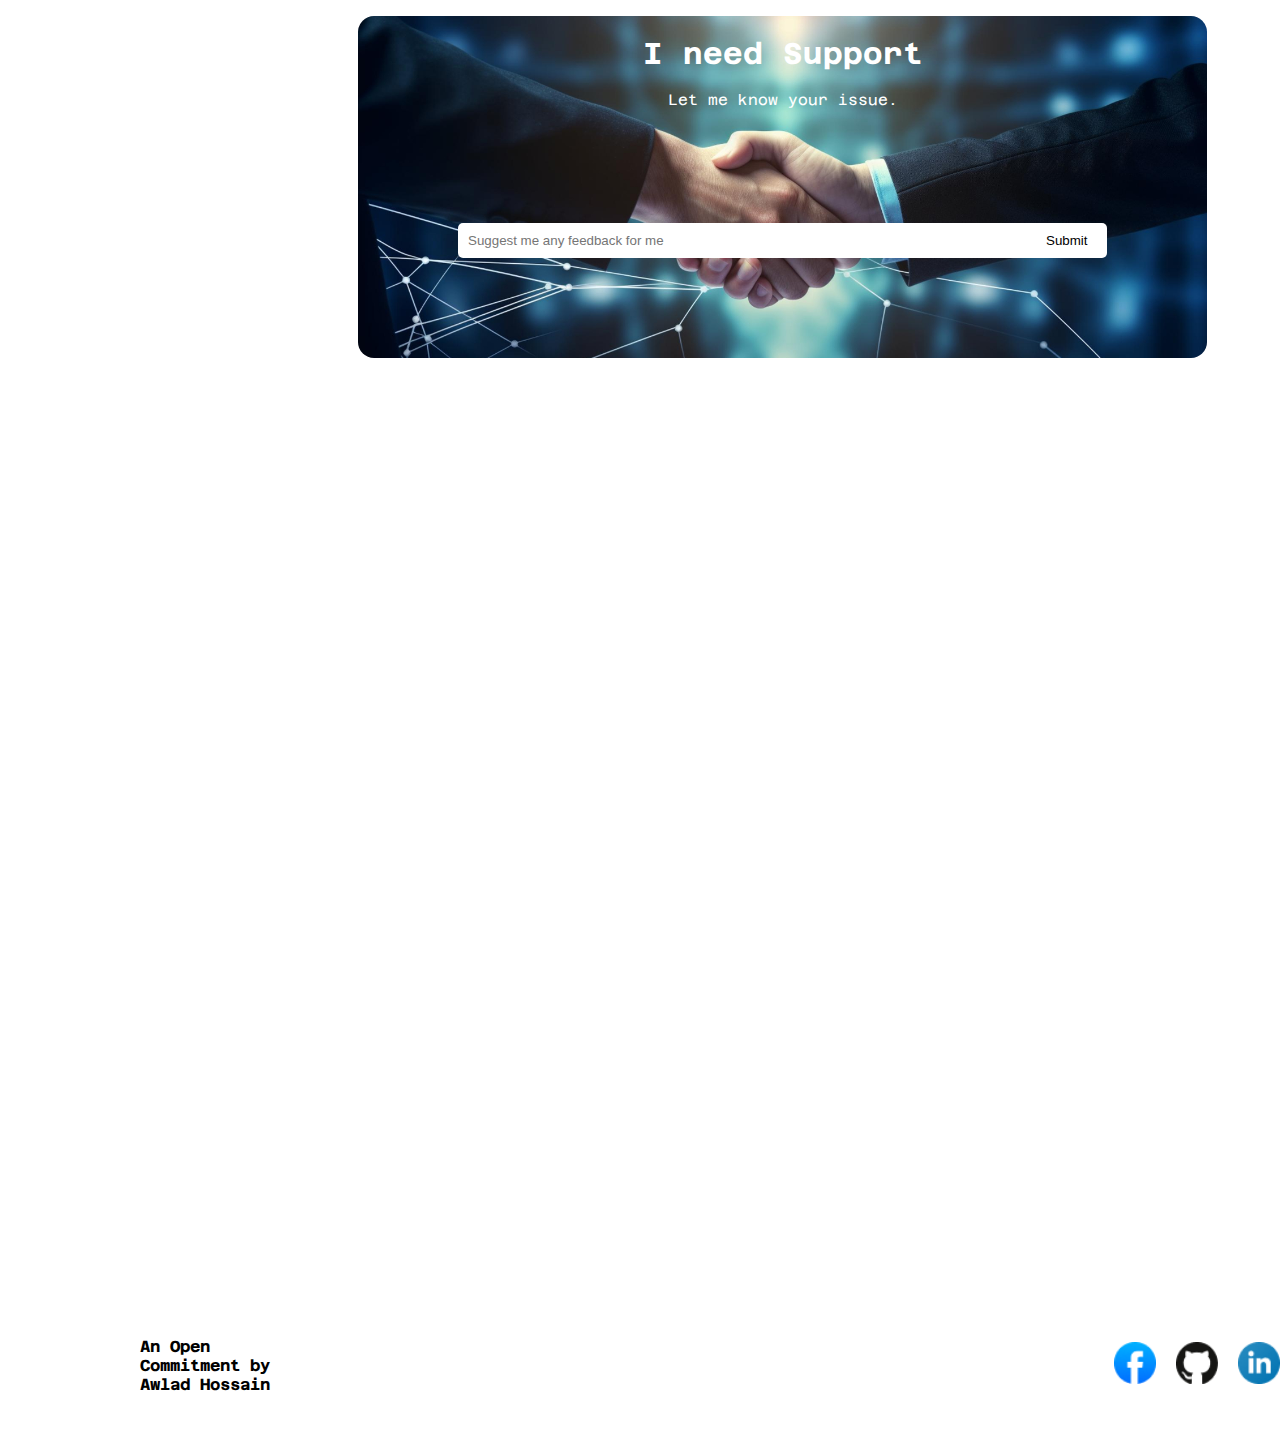
==== commit 5ef5742d: "linked file added" ====
--- a/index.html
+++ b/index.html
@@ -28,7 +28,9 @@
                 <img src="assets/Group.png" alt="" class="dev-pic">
                 <h2 class="banner-title">"In the near future, I hope to become a Developer."</h2>
                 <p class="banner-description">I aspire to become a skilled Developer, leveraging my coding skills and passion for learning to create impactful solutions and contribute to innovative projects.</p>
-                <button class="banner-btn-primary">Contact With Me</button>
+                <!-- <button class="banner-btn-primary">Contact With Me</button> -->
+                <button class="banner-btn-primary"><a href="#footer">Contact With Me</a></button>
+                <!-- <a href="#footer" >Footer</a> -->
             </div>
 
         </div>
@@ -117,8 +119,10 @@
                 <div class="box-items">
                     <img src="assets/html.png" alt="" class="box-img">
                     <h2 class="cart-title">HTML</h2>
-                    <p class="cart-description">Lorem Ipsum is simply dummy text of the printing.</p>
-                    <p class="cart-learn">Learn More</p>
+                    <p class="cart-description">HTML is the fundamental language used to...</p>
+                    <!-- <p class="cart-learn">Learn More</p> -->
+                    <p class="cart-learn"><a href="html.html" target="_blank" >Learn More</a></p>
+                    <!-- <p></p><a href="html.html" target="_blank" >Learn More</a></p> -->
 
                 </div>
 
@@ -127,8 +131,8 @@
                 <div class="box-items">
                     <img src="assets/css.png" alt="" class="box-img">
                     <h2 class="cart-title">CSS</h2>
-                    <p class="cart-description">Lorem Ipsum is simply dummy text of the printing.</p>
-                    <p class="cart-learn">Learn More</p>
+                    <p class="cart-description">CSS is used to style and layout web pages. It...</p>
+                    <p class="cart-learn"><a href="css.html" target="_blank" >Learn More</a></p>
 
                 </div>
 
@@ -137,8 +141,8 @@
                 <div class="box-items">
                     <img src="assets/js.png" alt="" class="box-img">
                     <h2 class="cart-title">JavaScript</h2>
-                    <p class="cart-description">Lorem Ipsum is simply dummy text of the printing.</p>
-                    <p class="cart-learn">Learn More</p>
+                    <p class="cart-description">JavaScript is a powerful scripting language tha...</p>
+                    <p class="cart-learn"><a href="js.html" target="_blank" >Learn More</a></p>
 
                 </div>
 
@@ -149,7 +153,7 @@
         </section>
         
     </main>
-    <footer>
+    <footer id="footer">
         <section class="support">
             <div class="support-section">
                 <div class="content">
--- a/Style/Portfolio.css
+++ b/Style/Portfolio.css
@@ -6,7 +6,7 @@
 }
 
 .btn-primary {
-    
+
     flex-direction: row;
     justify-content: center;
     align-items: center;
@@ -24,7 +24,7 @@
     color: rgb(13, 19, 33);
 }
 
-nav div button:hover{
+nav div button:hover {
     background-color: lightgray;
     display: block;
 }
@@ -42,6 +42,16 @@
 .nav-bar {
     display: flex;
     justify-content: space-around;
+}
+
+.banner .banner-content .banner-btn-primary:hover {
+    background-color: lightgray;
+    display: block;
+}
+
+.banner .banner-content a {
+    text-decoration: none;
+    color: rgb(255, 255, 255);
 }
 
 .banner {
@@ -304,7 +314,7 @@
     margin: 32px 0px;
     border-radius: 16px;
 
-    background: linear-gradient(270.00deg, rgb(255, 255, 255),rgba(255, 255, 255, 0) 100%);
+    background: linear-gradient(270.00deg, rgb(255, 255, 255), rgba(255, 255, 255, 0) 100%);
 }
 
 .frame2-title {
@@ -352,11 +362,11 @@
     line-height: 26px;
     letter-spacing: 0%;
     text-align: left;
-    }
+}
 
 /* my-inspiration-section */
 
-.my-inspiration{
+.my-inspiration {
     position: absolute;
     width: 1140px;
     height: 777px;
@@ -367,16 +377,16 @@
     justify-content: flex-start;
     align-items: center;
     padding: 0px;
-    }
-    
-    .my-insp{
-        display: flex;
-        flex-direction: column;
-        justify-content: flex-start;
-        align-items: center;
-    }
-    
-    .my-insp-title{
+}
+
+.my-insp {
+    display: flex;
+    flex-direction: column;
+    justify-content: flex-start;
+    align-items: center;
+}
+
+.my-insp-title {
     width: 852px;
     height: 39px;
     padding: 0px;
@@ -390,9 +400,9 @@
     line-height: 37px;
     letter-spacing: 0%;
     text-align: center;
-    }
-    
-    .my-insp-description{
+}
+
+.my-insp-description {
     width: 852px;
     height: 52px;
     padding: 0px;
@@ -404,9 +414,9 @@
     line-height: 26px;
     letter-spacing: 0%;
     text-align: center;
-    }
-    
-    .video-box{
+}
+
+.video-box {
     width: 1140px;
     height: 614px;
     padding: 32px;
@@ -414,65 +424,70 @@
     box-sizing: border-box;
     border: 1px solid rgba(13, 19, 33, 0.2);
     border-radius: 16px;
-    
-    }
-    
-    .video{
-    border-radius: 16px;
-    
-    }
-    
-    .my-current{
-        position: absolute;
-        width: 1140px;
-        height: 463px;
-        left: 195px;
-        top: 3400px;
-        display: flex;
-        flex-direction: column;
-        justify-content: flex-start;
-        align-items: center;
-        padding: 0px;
-    }
-    
-    .my-curr{
-        display: flex;
-        flex-direction: column;
-        justify-content: flex-start;
-        align-items: center;  
-    }
-    
-    .my-curr-title{
-        width: 852px;
-        height: 39px;
-        padding: 0px;
-        order: 0;
-        flex-grow: 0;
-        margin: 24px 0px;
-        color: rgb(13, 19, 33);
-        font-family: Azeret Mono;
-        font-size: 32px;
-        font-weight: 800;
-        line-height: 37px;
-        letter-spacing: 0%;
-        text-align: center;
-    }
-    
-    .my-curr-description{
-        width: 852px;
-        height: 52px;
-        padding: 0px;
-        margin: 24px 0px;
-        color: rgb(13, 19, 33);
-        font-family: Azeret Mono;
-        font-size: 16px;
-        font-weight: 400;
-        line-height: 26px;
-        letter-spacing: 0%;
-        text-align: center;
-        }
-    
-        .cart-box{
+
+}
+
+.video {
+    border-radius: 16px;
+
+}
+
+.my-current {
+    position: absolute;
+    width: 1140px;
+    height: 463px;
+    left: 195px;
+    top: 3400px;
+    display: flex;
+    flex-direction: column;
+    justify-content: flex-start;
+    align-items: center;
+    padding: 0px;
+}
+
+.my-curr {
+    display: flex;
+    flex-direction: column;
+    justify-content: flex-start;
+    align-items: center;
+}
+
+.my-curr-title {
+    width: 852px;
+    height: 39px;
+    padding: 0px;
+    order: 0;
+    flex-grow: 0;
+    margin: 24px 0px;
+    color: rgb(13, 19, 33);
+    font-family: Azeret Mono;
+    font-size: 32px;
+    font-weight: 800;
+    line-height: 37px;
+    letter-spacing: 0%;
+    text-align: center;
+}
+
+.my-curr-description {
+    width: 852px;
+    height: 52px;
+    padding: 0px;
+    margin: 24px 0px;
+    color: rgb(13, 19, 33);
+    font-family: Azeret Mono;
+    font-size: 16px;
+    font-weight: 400;
+    line-height: 26px;
+    letter-spacing: 0%;
+    text-align: center;
+}
+
+.box-items .cart-learn a {
+    text-decoration: none;
+}
+
+
+.cart-box {
     position: static;
     height: 300px;
     display: flex;
@@ -485,9 +500,10 @@
     flex-grow: 0;
     margin: 48px 0px;
     padding-top: 40px;
-        }
-    
-        .box1{
+}
+
+
+.box1 {
     position: static;
     width: 280px;
     height: 270px;
@@ -502,16 +518,16 @@
     margin: 0px 24px;
     border-radius: 16px;
     background: rgba(255, 76, 30, 0.05);
-    
-        }
-    
-        .box-img{
-            padding-top: 15px;
-            padding-bottom: 15px;
-    
-        }
-    
-        .cart-tile{
+
+}
+
+.box-img {
+    padding-top: 15px;
+    padding-bottom: 15px;
+
+}
+
+.cart-tile {
     width: 284px;
     height: 36px;
     margin: 8px 0px;
@@ -523,9 +539,9 @@
     line-height: 36px;
     letter-spacing: 0%;
     text-align: left;
-        }
-    
-        .cart-description{
+}
+
+.cart-description {
     width: 284px;
     height: 52px;
     margin: 8px 0px;
@@ -538,9 +554,9 @@
     line-height: 26px;
     letter-spacing: 0%;
     text-align: left;
-        }
-    
-    .cart-learn{
+}
+
+.cart-learn {
     width: 284px;
     height: 20px;
     margin: 24px 0px;
@@ -553,137 +569,137 @@
     letter-spacing: 0%;
     text-align: left;
     text-decoration-line: underline;
-    }
-
-    .box2{
-        position: static;
-        width: 280px;
-        height: 270px;
-        display: flex;
-        flex-direction: column;
-        justify-content: flex-start;
-        align-items: flex-start;
-        padding: 40px;
-        flex: none;
-        order: 0;
-        flex-grow: 0;
-        margin: 0px 24px;
-        border-radius: 16px;
-
-        background: rgba(0, 76, 232, 0.05);
-    }
-
-    .box3{
-        position: static;
-        width: 280px;
-        height: 270px;
-        display: flex;
-        flex-direction: column;
-        justify-content: flex-start;
-        align-items: flex-start;
-        padding: 40px;
-        flex: none;
-        order: 0;
-        flex-grow: 0;
-        margin: 0px 24px;
-        border-radius: 16px;
-
-        background: rgba(255, 223, 0, 0.05);
-    }
-
-.support{
+}
+
+.box2 {
+    position: static;
+    width: 280px;
+    height: 270px;
+    display: flex;
+    flex-direction: column;
+    justify-content: flex-start;
+    align-items: flex-start;
+    padding: 40px;
+    flex: none;
+    order: 0;
+    flex-grow: 0;
+    margin: 0px 24px;
+    border-radius: 16px;
+
+    background: rgba(0, 76, 232, 0.05);
+}
+
+.box3 {
+    position: static;
+    width: 280px;
+    height: 270px;
+    display: flex;
+    flex-direction: column;
+    justify-content: flex-start;
+    align-items: flex-start;
+    padding: 40px;
+    flex: none;
+    order: 0;
+    flex-grow: 0;
+    margin: 0px 24px;
+    border-radius: 16px;
+
+    background: rgba(255, 223, 0, 0.05);
+}
+
+.support {
     /* Frame 8 */
-position: absolute;
-width: 1140px;
-height: 314px;
-left: 150px;
-right: 150px;
-top: 4752px;
-bottom: 179px;
-/* Auto layout */
-display: flex;
-flex-direction: column;
-justify-content: flex-start;
-align-items: flex-start;
-padding: 64px 48px 64px 48px;
-margin-left: 160px;
-/* margin-top: 400px; */
-
-border-radius: 16px;
-
-background: rgba(0, 0, 0, 0.2),rgba(0, 0, 0, 0.2),rgba(0, 0, 0, 0.2);
-
-}
-
-    .support-section {
-        background-image: url("../assets/handshake.jpg"); 
-        background-size: cover;
-        background-position: center;
-        height: 100vh;
-        display: flex;
-        flex-direction: column;
-        justify-content: center;
-        align-items: center;
-        color: white;
-        text-align: center;
-        border-radius: 16px;
-    }
-    
-    .content h1 {
-        font-size: 30px;
-        
-    }
-    
-    .content p {
-        font-size: 15px;
-        
-    }
-    
-    
-    
-    .feedback-form {
-        display: flex;
-        justify-content: center;
-        align-items: center;
-        padding: 100px;
-    }
-    
-    .feedback-form input {
-        width: 548px;
-        padding: 10px;
-        border: none;
-        border-radius: 5px 0 0 5px;
-    }
-    
-    .feedback-form button {
-        padding: 10px 20px;
-        border: none;
-        border-radius: 0 5px 5px 0;
-        background-color: white;
-        color: black;
-        cursor: pointer;
-    }
-    
-    .feedback-form button:hover {
-        background-color: #ddd;
-    }
-
-    footer ul{
-        display: flex;
-        margin-left: 100px;
-        
-    }
-
-    footer ul div{
-        display: flex;
-        list-style: none;
-        align-items: center;
-        justify-content:space-around;
-        padding-left: 800px;
-    }
-
-    .git{
-
-            padding-left: 20px;
-            padding-right: 20px;
-        }+    position: absolute;
+    width: 1140px;
+    height: 314px;
+    left: 150px;
+    right: 150px;
+    top: 4752px;
+    bottom: 179px;
+    /* Auto layout */
+    display: flex;
+    flex-direction: column;
+    justify-content: flex-start;
+    align-items: flex-start;
+    padding: 64px 48px 64px 48px;
+    margin-left: 160px;
+    /* margin-top: 400px; */
+
+    border-radius: 16px;
+
+    background: rgba(0, 0, 0, 0.2), rgba(0, 0, 0, 0.2), rgba(0, 0, 0, 0.2);
+
+}
+
+.support-section {
+    background-image: url("../assets/handshake.jpg");
+    background-size: cover;
+    background-position: center;
+    height: 100vh;
+    display: flex;
+    flex-direction: column;
+    justify-content: center;
+    align-items: center;
+    color: white;
+    text-align: center;
+    border-radius: 16px;
+}
+
+.content h1 {
+    font-size: 30px;
+
+}
+
+.content p {
+    font-size: 15px;
+
+}
+
+
+
+.feedback-form {
+    display: flex;
+    justify-content: center;
+    align-items: center;
+    padding: 100px;
+}
+
+.feedback-form input {
+    width: 548px;
+    padding: 10px;
+    border: none;
+    border-radius: 5px 0 0 5px;
+}
+
+.feedback-form button {
+    padding: 10px 20px;
+    border: none;
+    border-radius: 0 5px 5px 0;
+    background-color: white;
+    color: black;
+    cursor: pointer;
+}
+
+.feedback-form button:hover {
+    background-color: #ddd;
+}
+
+footer ul {
+    display: flex;
+    margin-left: 100px;
+
+}
+
+footer ul div {
+    display: flex;
+    list-style: none;
+    align-items: center;
+    justify-content: space-around;
+    padding-left: 800px;
+}
+
+.git {
+
+    padding-left: 20px;
+    padding-right: 20px;
+}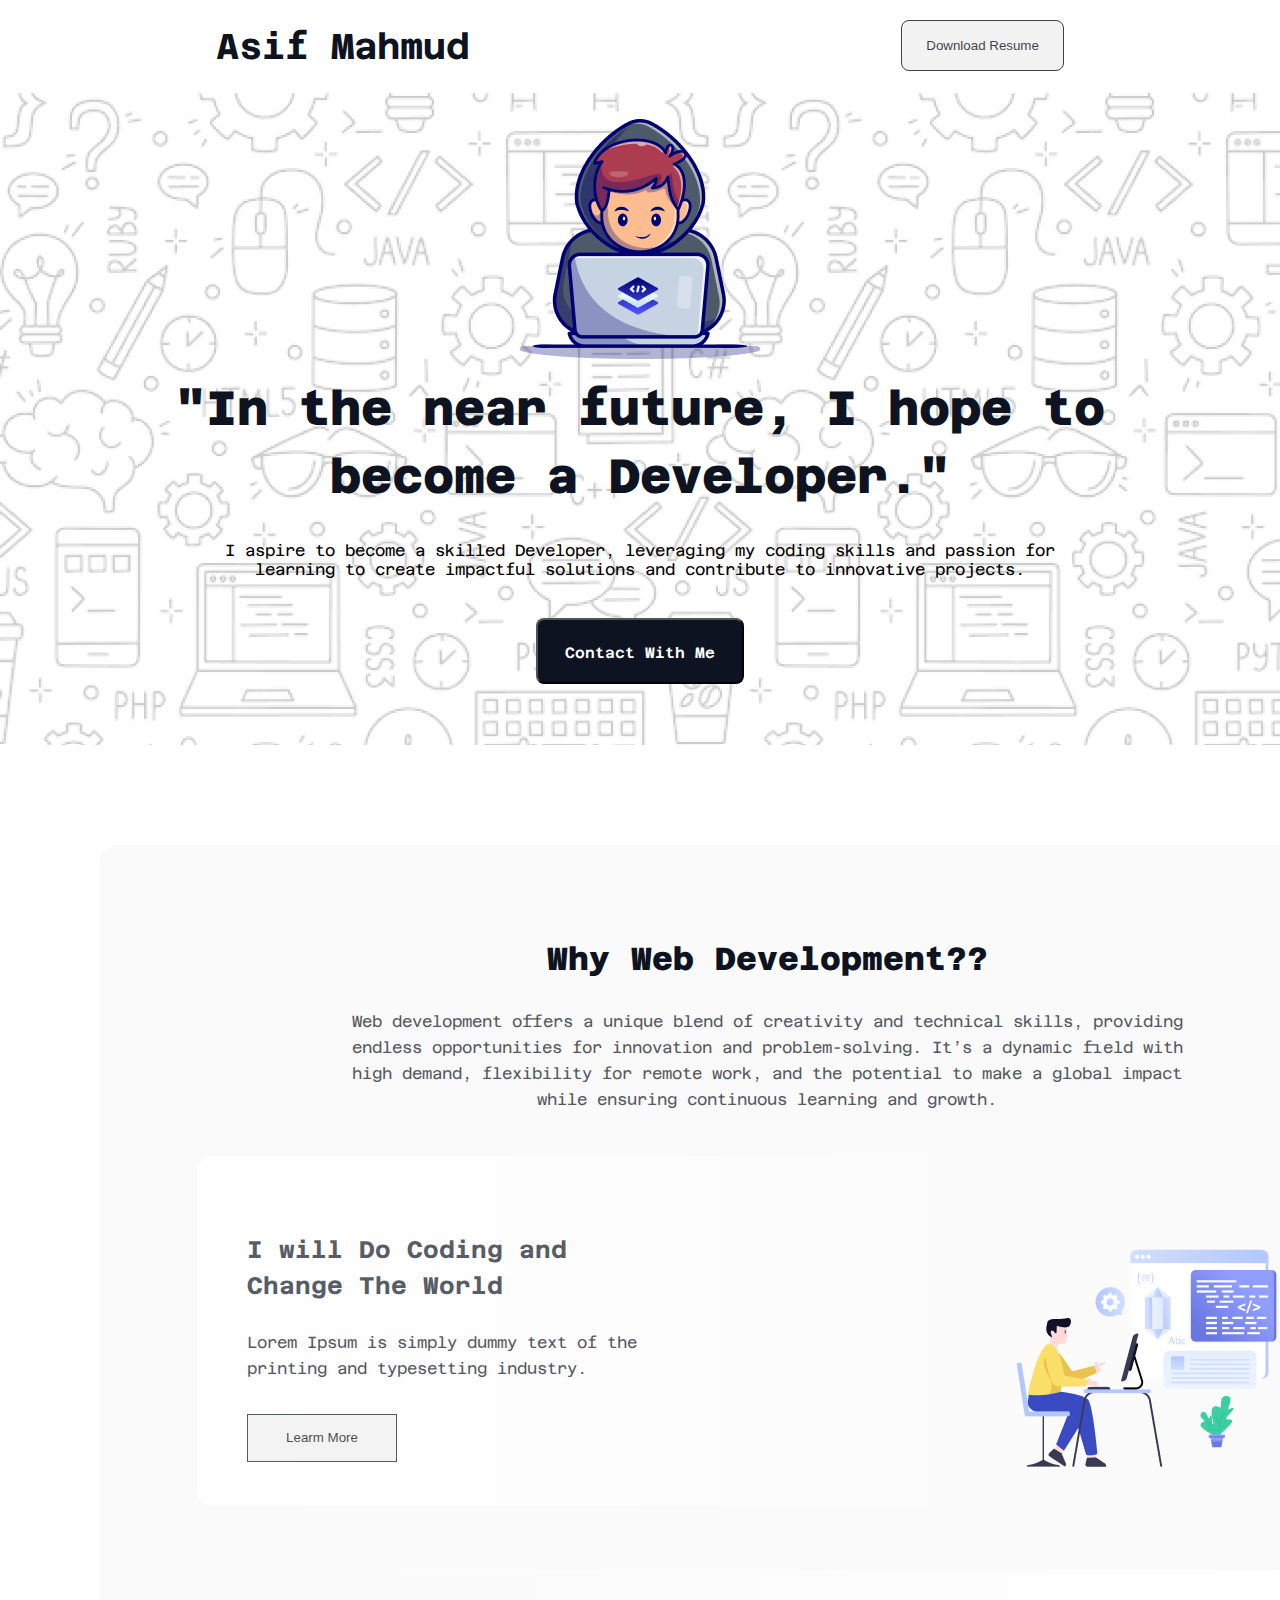
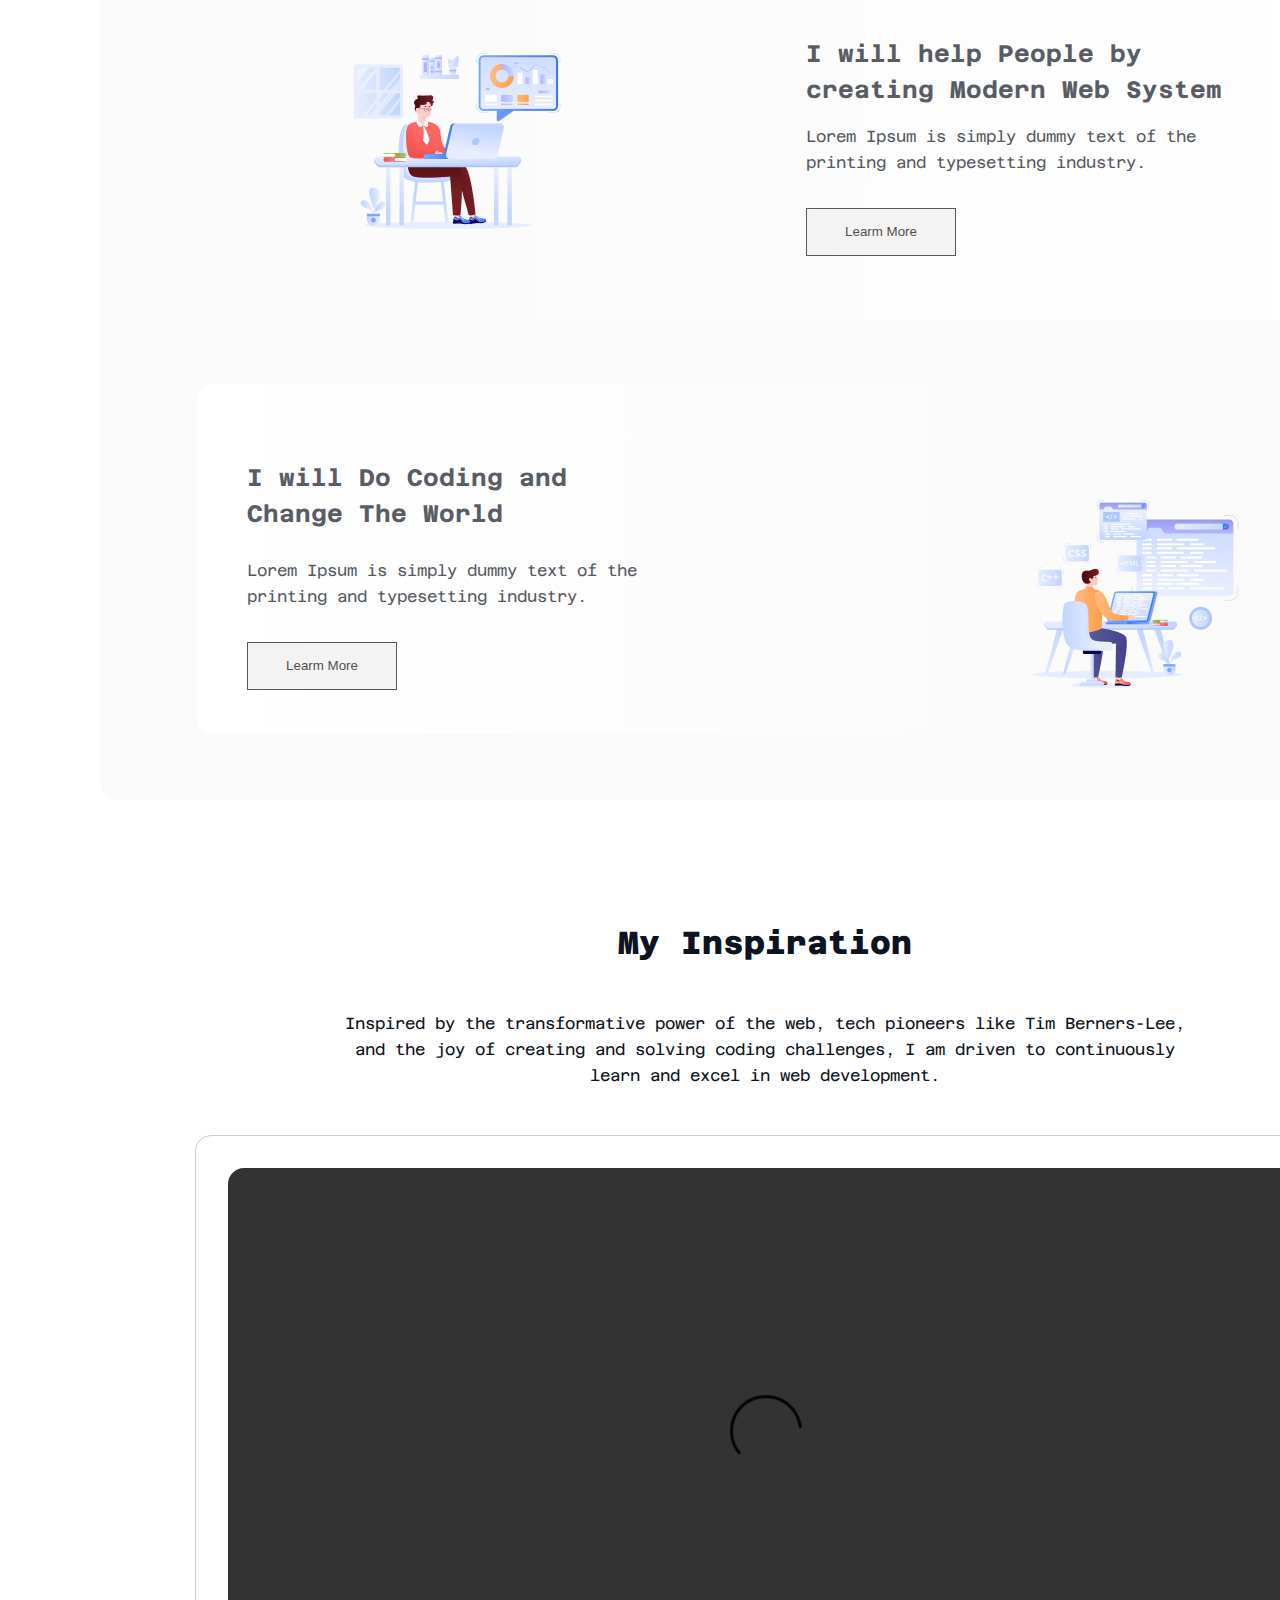
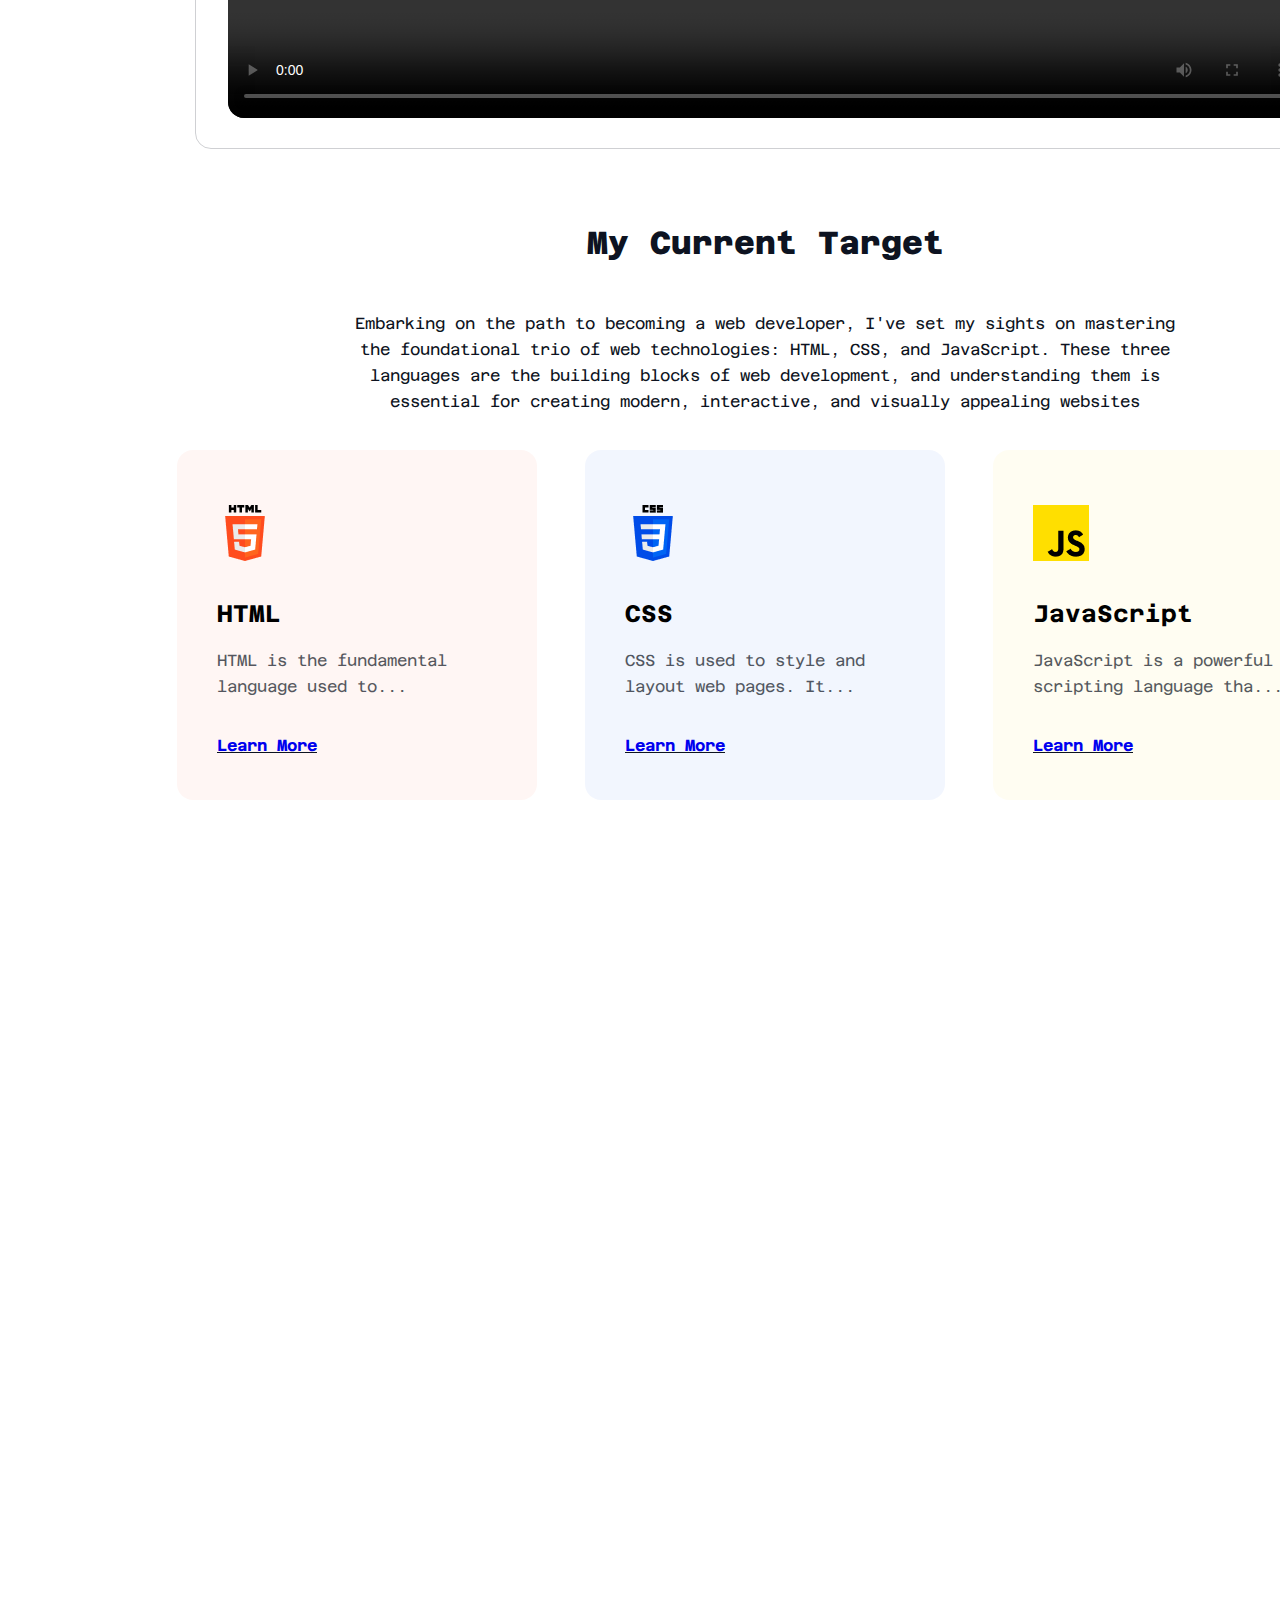
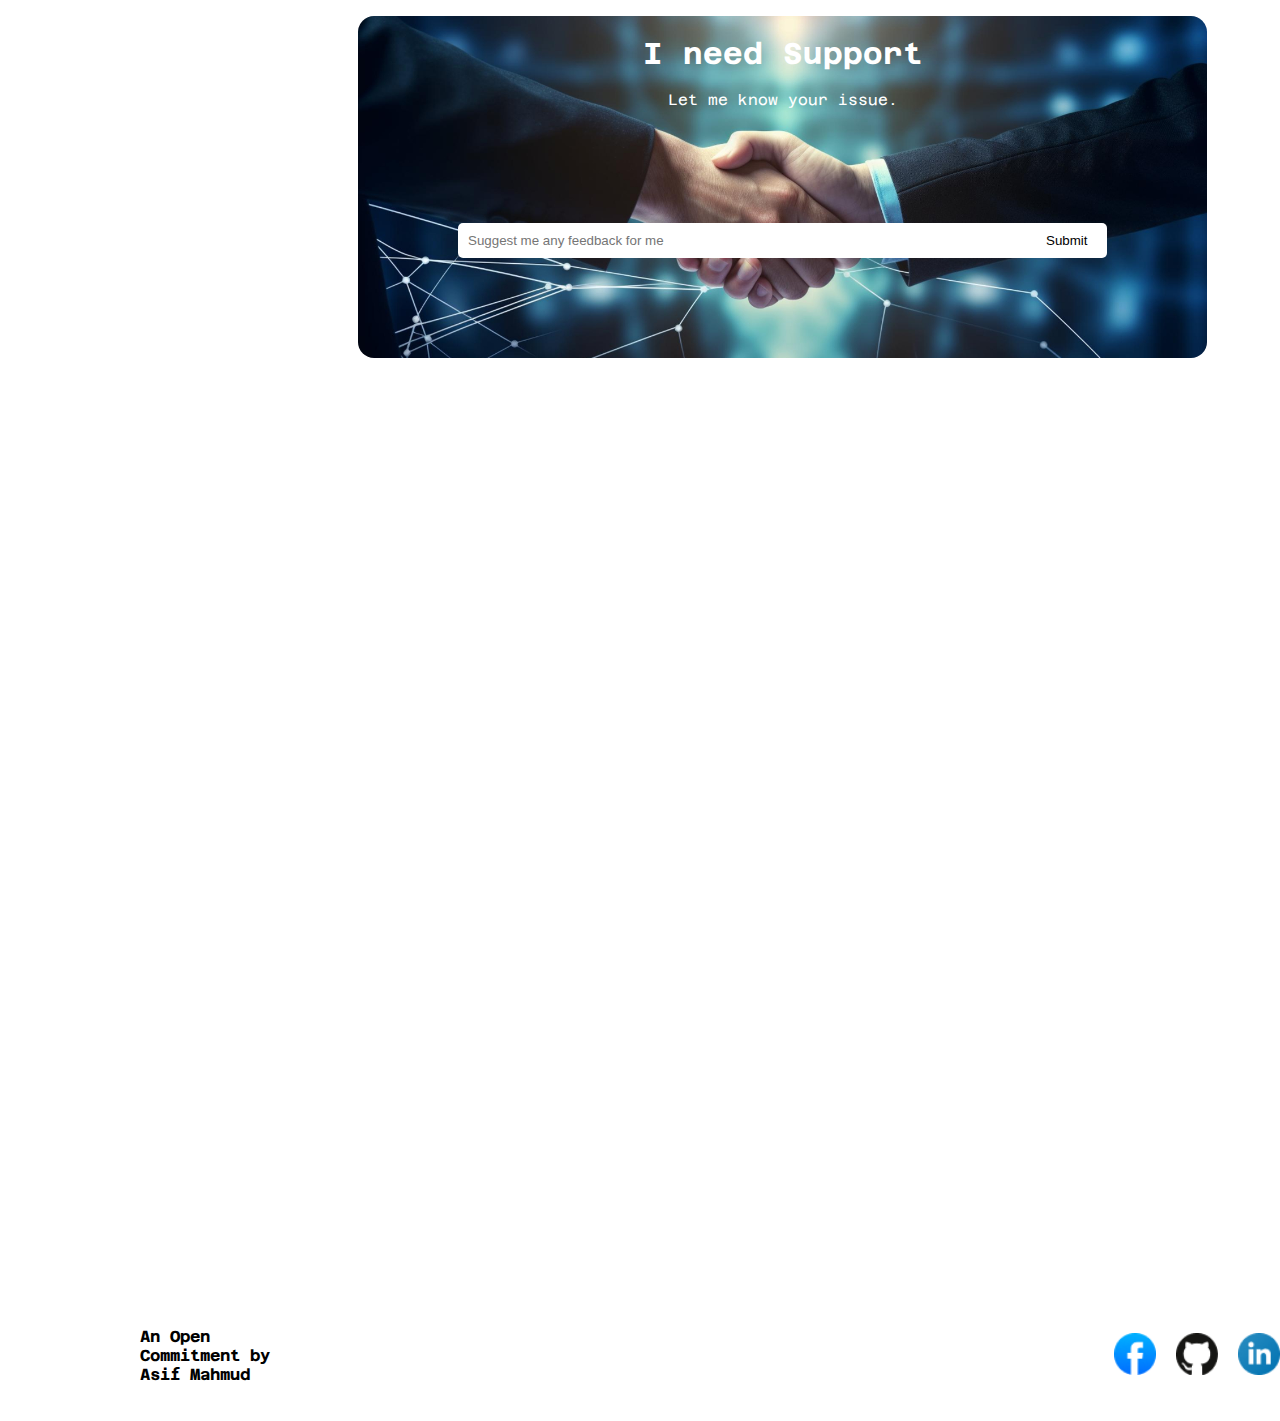
==== commit dcb9cfda: "added text in html" ====
--- a/index.html
+++ b/index.html
@@ -13,7 +13,7 @@
     <header>
         <nav class="nav-bar">
             <div class="nav-title">
-                <h2>Abul.h</h2>
+                <h2>Asif Mahmud</h2>
             </div>
             <div>
                 <!-- <button class="btn-primary">Download Resume</button> -->
@@ -168,7 +168,7 @@
         </section>
             
             <ul>
-                <h4 class="foot-title">An Open Commitment by Awlad Hossain</h4>
+                <h4 class="foot-title">An Open Commitment by Asif Mahmud</h4>
             <div>
                 <li><a href="https://www.facebook.com/asifmahmudshuvro" target="_blank"><img src="assets/facebook.png" alt="facebook" style="width:42px;height:42px;"></a></li>
                 <li class="git"><a href="https://github.com/asifmahmudshuvro" target="_blank"><img src="assets/github.png" alt="github" style="width:42px;height:42px;"></a></li>
--- a/Style/Portfolio.css
+++ b/Style/Portfolio.css
@@ -32,7 +32,7 @@
 .nav-title {
     color: rgb(13, 19, 33);
     font-family: Azeret Mono;
-    font-size: 28px;
+    font-size: 24px;
     font-weight: 800;
     line-height: 33px;
     letter-spacing: 0%;
@@ -107,7 +107,7 @@
     justify-content: flex-start;
     text-align: center;
     align-items: center;
-    margin-bottom: 50px;
+    margin-bottom: 25px;
 
 }
 
@@ -416,6 +416,11 @@
     text-align: center;
 }
 
+.video {
+    border-radius: 16px;
+
+}
+
 .video-box {
     width: 1140px;
     height: 614px;
@@ -427,10 +432,7 @@
 
 }
 
-.video {
-    border-radius: 16px;
-
-}
+
 
 .my-current {
     position: absolute;
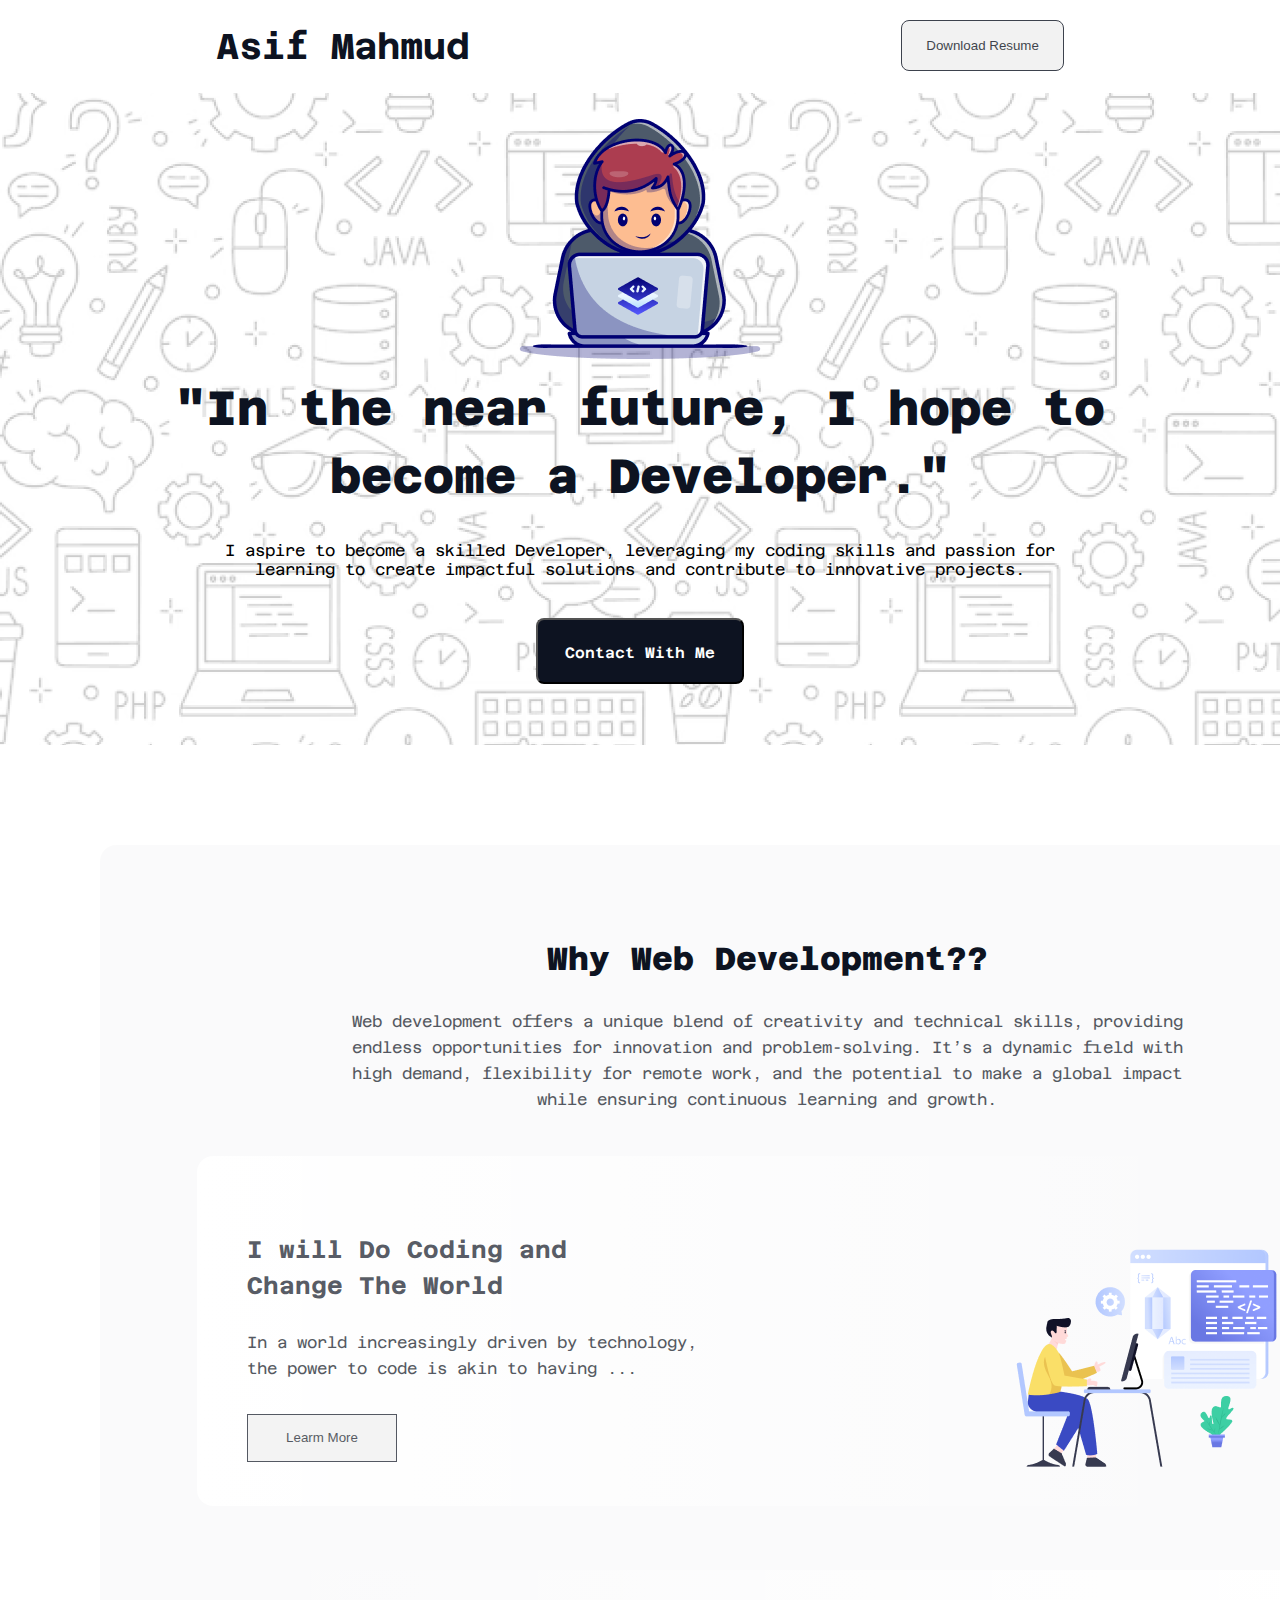
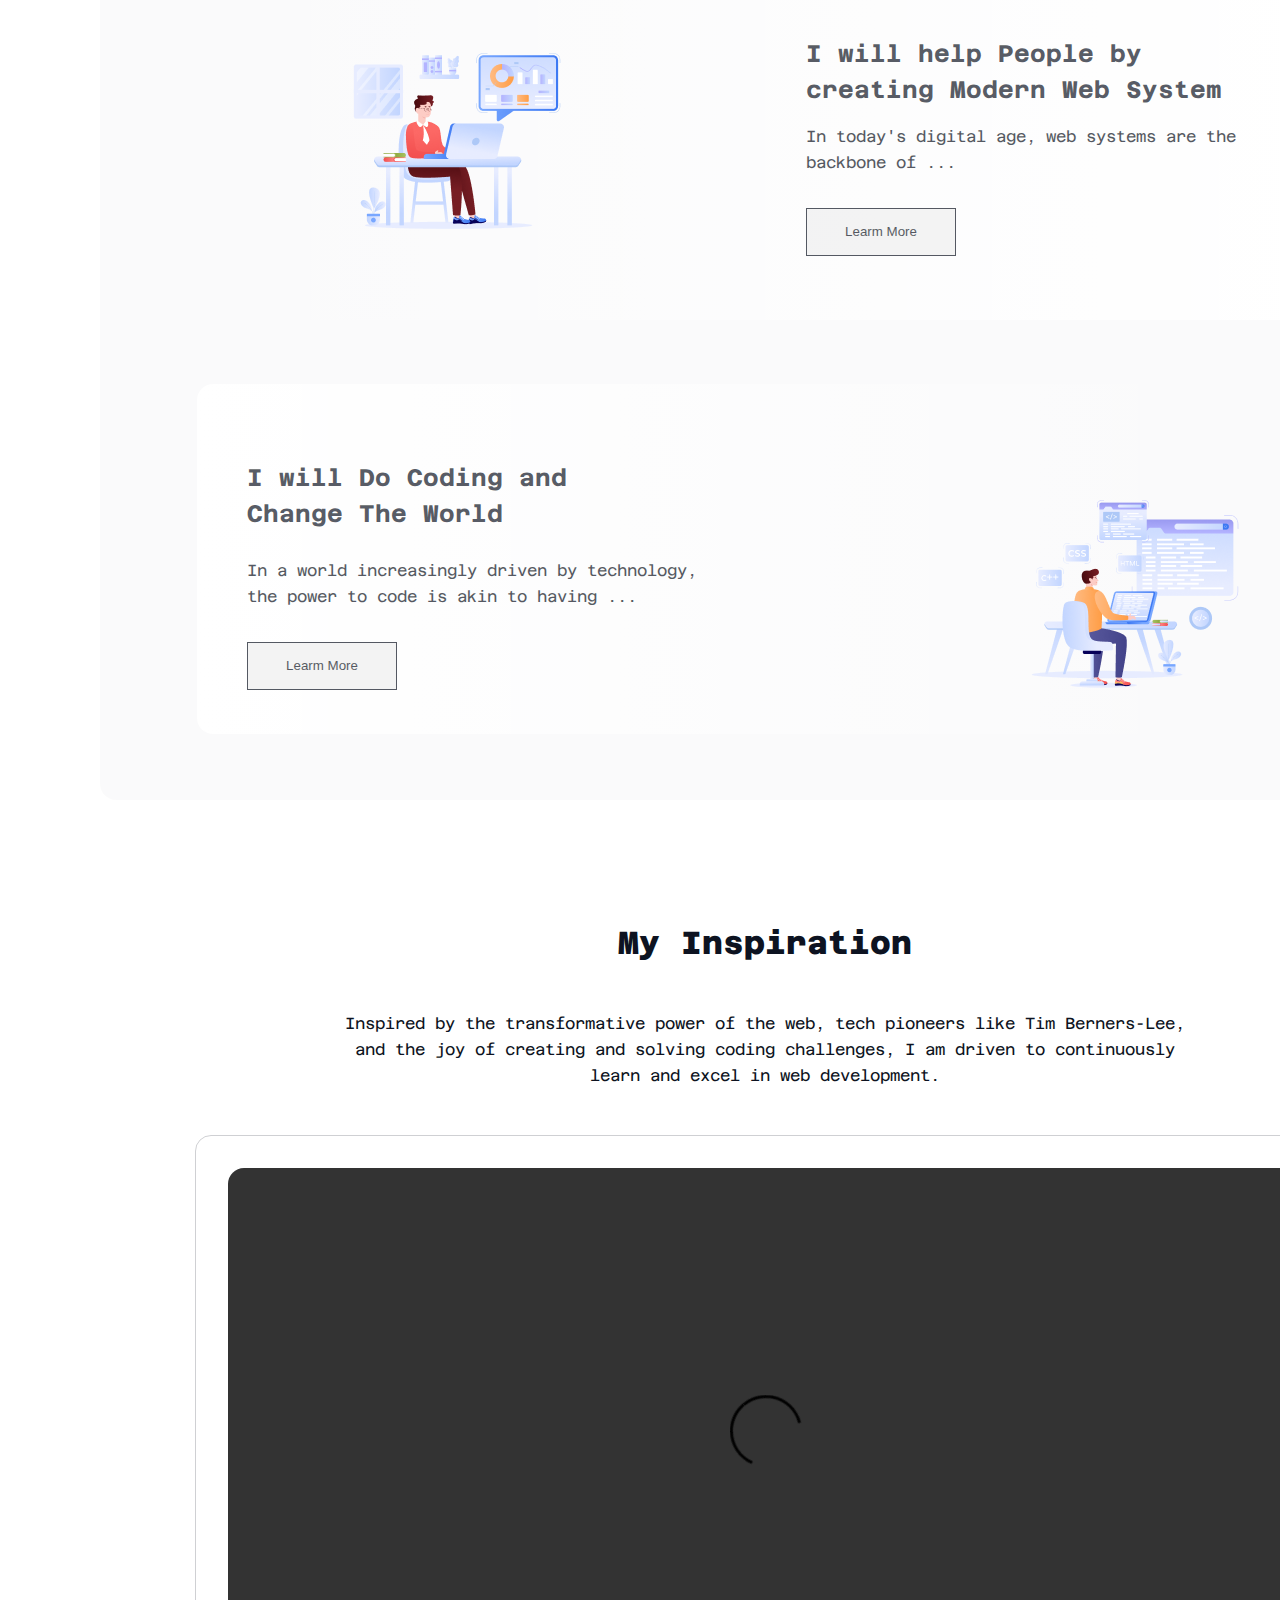
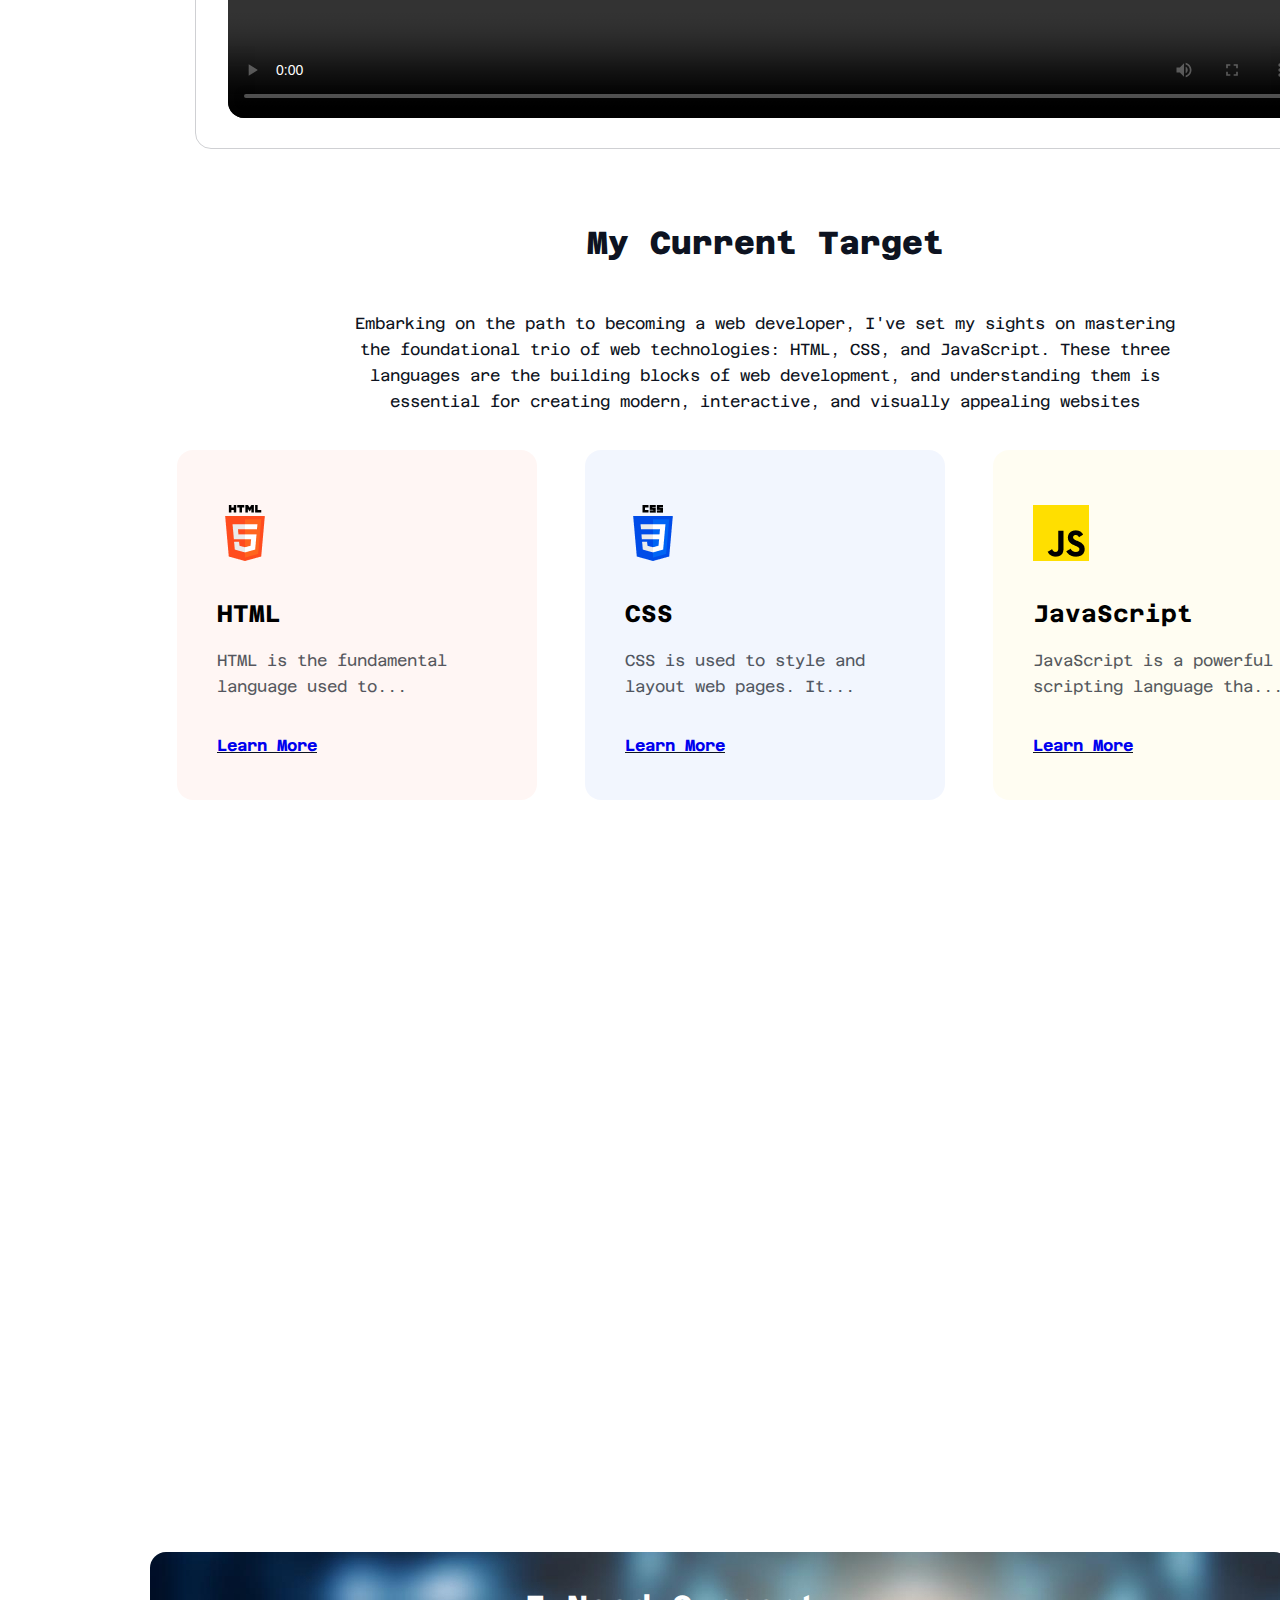
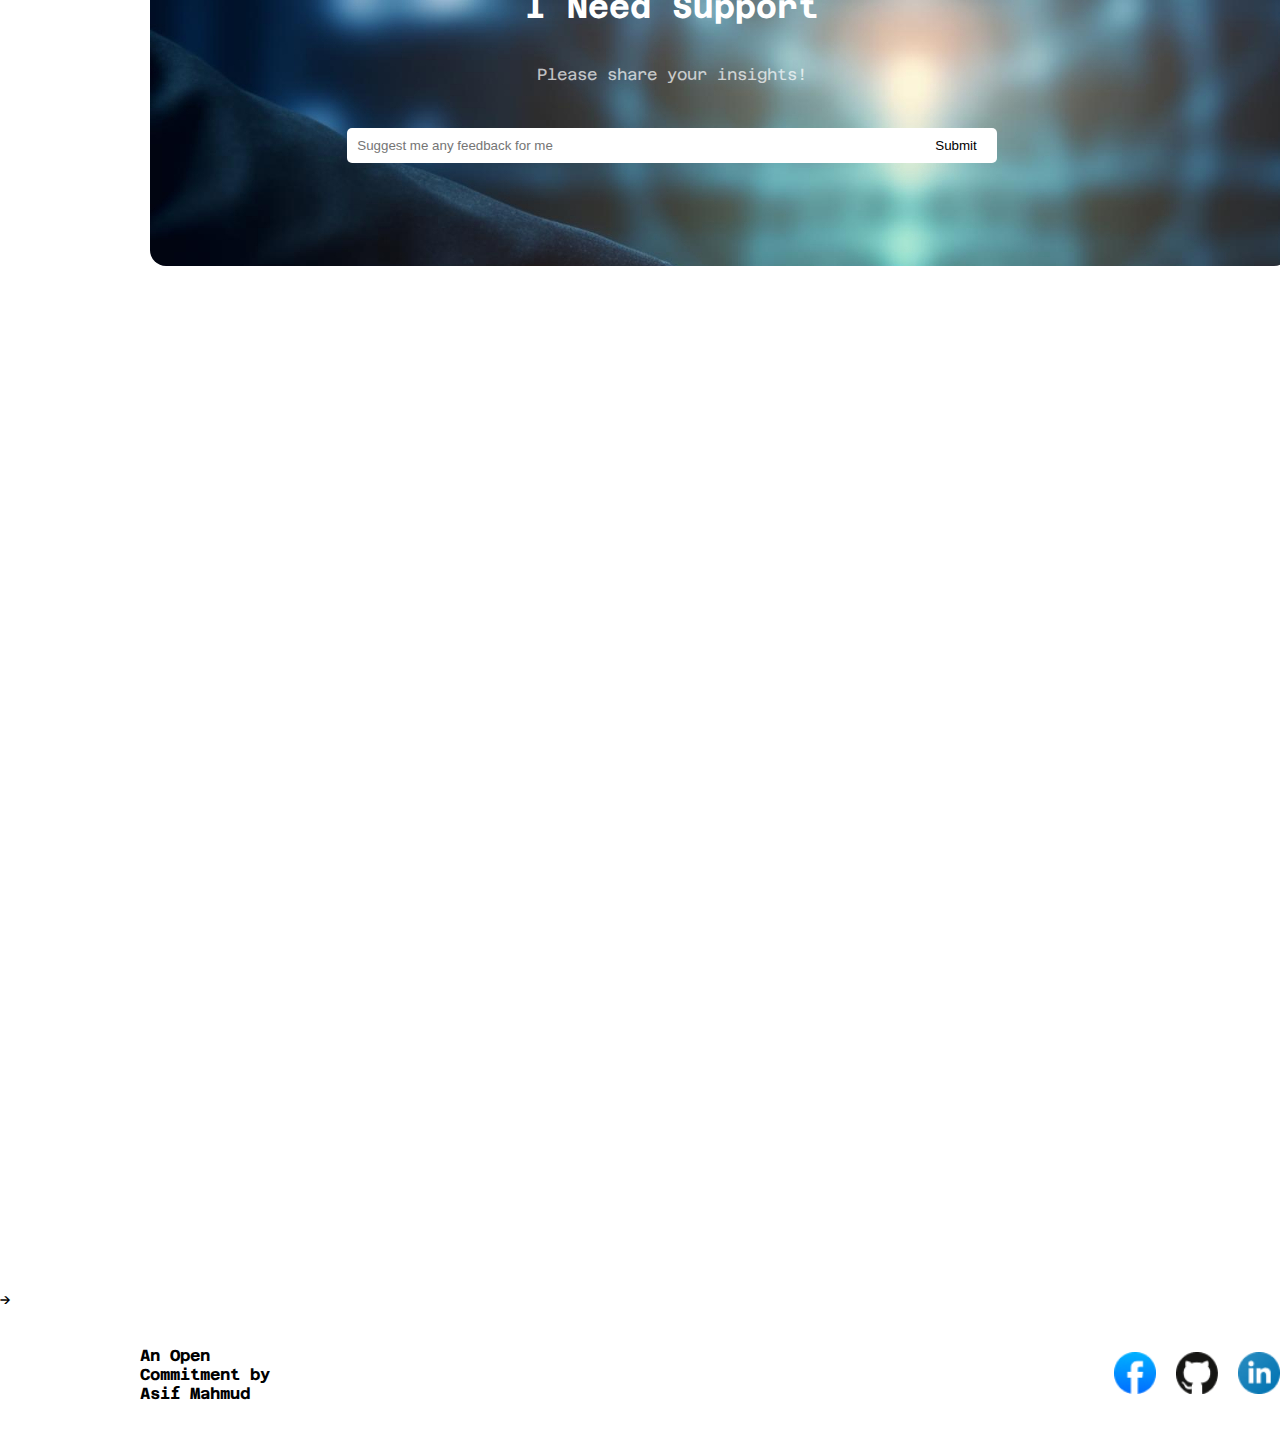
==== commit 13fdeb8b: "add in html and css" ====
--- a/index.html
+++ b/index.html
@@ -5,7 +5,7 @@
     <meta charset="UTF-8">
     <meta name="viewport" content="width=device-width, initial-scale=1.0">
     <title>Portfolio Website</title>
-  
+    <link rel="shortcut icon" href="assets/fav-icon.png" type="image/x-icon">
     <link rel="stylesheet" href="Style/Portfolio.css">
 </head>
 
@@ -47,8 +47,10 @@
                 <div class="frame1">
                     <div>
                         <h2 class="frame1-title">I will Do Coding and Change The World</h2>
-                        <p class="frame1-description">Lorem Ipsum is simply dummy text of the printing and typesetting industry.</p>
-                        <button class="frame1-btn">Learm More</button>
+                        <p class="frame1-description">In a world increasingly driven by technology, the power to code is akin to having ...</p>
+                        <button class="frame1-btn"><a href="ill-do-coding-1.html" target="_blank">Learm More</a></button>
+                        <!-- <p class="cart-learn"><a href="js.html" target="_blank" >Learn More</a></p> -->
+                        <!-- <button class="banner-btn-primary"><a href="#footer">Contact With Me</a></button> -->
                     </div>
                     <div>
                         <img src="assets/Layer_1.png" alt="" class="frame1-pic">
@@ -60,8 +62,8 @@
                     </div>
                     <div>
                         <h2 class="frame2-title">I will help People by creating Modern Web System</h2>
-                        <p class="frame2-description">Lorem Ipsum is simply dummy text of the printing and typesetting industry.</p>
-                        <button class="frame1-btn">Learm More</button>
+                        <p class="frame2-description">In today's digital age, web systems are the backbone of ...</p>
+                        <button class="frame1-btn"><a href="ill-help.html" target="_blank">Learm More</a></button>
                     </div>
 
 
@@ -69,8 +71,8 @@
                 <div class="frame1">
                     <div>
                         <h2 class="frame1-title">I will Do Coding and Change The World</h2>
-                        <p class="frame1-description">Lorem Ipsum is simply dummy text of the printing and typesetting industry.</p>
-                        <button class="frame1-btn">Learm More</button>
+                        <p class="frame1-description">In a world increasingly driven by technology, the power to code is akin to having ...</p>
+                        <button class="frame1-btn"><a href="ill-do-coding-2.html" target="_blank">Learm More</a></button>
                     </div>
                     <div>
                         <img src="assets/Group 4.png" alt="" class="frame1-pic">
@@ -120,9 +122,13 @@
                     <img src="assets/html.png" alt="" class="box-img">
                     <h2 class="cart-title">HTML</h2>
                     <p class="cart-description">HTML is the fundamental language used to...</p>
-                    <!-- <p class="cart-learn">Learn More</p> -->
+                    
                     <p class="cart-learn"><a href="html.html" target="_blank" >Learn More</a></p>
+                    
+                    
+                    <!-- rough -->
                     <!-- <p></p><a href="html.html" target="_blank" >Learn More</a></p> -->
+                     <!-- <p class="cart-learn">Learn More</p> -->
 
                 </div>
 
@@ -151,21 +157,28 @@
             </div>
 
         </section>
-        
     </main>
     <footer id="footer">
-        <section class="support">
-            <div class="support-section">
-                <div class="content">
-                    <h1>I need Support</h1>
-                    <p>Let me know your issue.</p>
+        <!-- <section class="support"> -->
+            <div class="support-box">
+                <div class="support-box-element">
+                    <div class="need-support-box">
+                        <h1>I Need Support</h1>
+                        <p>Please share your insights!</p>
+                        <div>
+                            <form class="feedback-form">
+                                <input type="text" placeholder="Suggest me any feedback for me">
+                                <button type="submit">Submit</button>
+                            </form>
+                        </div>
+        
+                    </div>
+        
+        
                 </div>
-                <form class="feedback-form">
-                    <input type="text" placeholder="Suggest me any feedback for me">
-                    <button type="submit">Submit</button>
-                </form>
-            </div>
-        </section>
+        
+            </div> -->
+        <!-- </section> -->
             
             <ul>
                 <h4 class="foot-title">An Open Commitment by Asif Mahmud</h4>
--- a/Style/Portfolio.css
+++ b/Style/Portfolio.css
@@ -214,6 +214,15 @@
     margin: 48px 0px;
 }
 
+.frame1-2-3 button:hover{
+    background-color: #ddd;
+}
+
+.frame1-2-3 a{
+    text-decoration: none;
+    color: rgb(13, 19, 33);
+}
+
 .frame1 {
     position: static;
     width: 946px;
@@ -432,19 +441,19 @@
 
 }
 
-
+/* My current section */
 
 .my-current {
     position: absolute;
     width: 1140px;
     height: 463px;
-    left: 195px;
-    top: 3400px;
-    display: flex;
-    flex-direction: column;
-    justify-content: flex-start;
-    align-items: center;
-    padding: 0px;
+        left: 195px;
+        top: 3400px;
+        display: flex;
+        flex-direction: column;
+        justify-content: flex-start;
+        align-items: center;
+        padding: 0px;
 }
 
 .my-curr {
@@ -609,68 +618,110 @@
     background: rgba(255, 223, 0, 0.05);
 }
 
-.support {
-    /* Frame 8 */
-    position: absolute;
-    width: 1140px;
-    height: 314px;
-    left: 150px;
-    right: 150px;
-    top: 4752px;
-    bottom: 179px;
-    /* Auto layout */
-    display: flex;
-    flex-direction: column;
-    justify-content: flex-start;
-    align-items: flex-start;
-    padding: 64px 48px 64px 48px;
-    margin-left: 160px;
-    /* margin-top: 400px; */
-
-    border-radius: 16px;
-
-    background: rgba(0, 0, 0, 0.2), rgba(0, 0, 0, 0.2), rgba(0, 0, 0, 0.2);
-
-}
-
-.support-section {
-    background-image: url("../assets/handshake.jpg");
-    background-size: cover;
-    background-position: center;
-    height: 100vh;
-    display: flex;
-    flex-direction: column;
-    justify-content: center;
-    align-items: center;
-    color: white;
-    text-align: center;
-    border-radius: 16px;
-}
-
-.content h1 {
-    font-size: 30px;
-
-}
-
-.content p {
-    font-size: 15px;
-
-}
-
-
-
-.feedback-form {
-    display: flex;
-    justify-content: center;
-    align-items: center;
-    padding: 100px;
-}
+
+
+/* Support Section */
+
+/* support box */
+
+.support-box{
+    background-image: url(../assets/handshake.jpg);
+ /* Frame 8 */
+position: absolute;
+width: 1140px;
+height: 314px;
+left: 150px;
+right: 150px;
+top: 4752px;
+bottom: 179px;
+border-radius: 16px;
+
+background: rgba(0, 0, 0, 0.2),rgba(0, 0, 0, 0.2),rgba(0, 0, 0, 0.2),url(Email);
+
+
+}
+
+.support-box-element{
+
+/* Frame 9 */
+position: static;
+width: 1044px;
+height: 186px;
+/* Auto layout */
+display: flex;
+flex-direction: column;
+justify-content: center;
+align-items: center;
+padding: 0px;
+
+
+/* Inside Auto Layout */
+flex: none;
+order: 0;
+align-self: stretch;
+flex-grow: 0;
+margin: 32px 0px;
+
+}
+
+.need-support-box{
+/* Frame 6 */
+position: static;
+width: 730px;
+height: 104px;
+/* Auto layout */
+display: flex;
+flex-direction: column;
+justify-content: center;
+align-items: center;
+padding: 0px;
+color: rgb(255, 255, 255);
+font-family: Azeret Mono;
+letter-spacing: 0%;
+text-align: center;
+
+/* Inside Auto Layout */
+flex: none;
+order: 0;
+flex-grow: 0;
+margin: 24px 0px;
+}
+
+.support-box .need-support-box p{
+    color: rgb(255, 255, 255);
+    font-family: Azeret Mono;
+    font-size: 16px;
+    font-weight: 400;
+    line-height: 26px;
+    letter-spacing: 0%;
+    text-align: center;
+    opacity: 0.7;
+}
+
+.feedback-form{
+
+/* Auto layout */
+display: flex;
+flex-direction: row;
+justify-content: flex-start;
+align-items: flex-start;
+padding: 0px;
+
+
+/* Inside Auto Layout */
+flex: none;
+order: 1;
+flex-grow: 0;
+margin: 24px 0px;
+}
+
 
 .feedback-form input {
     width: 548px;
     padding: 10px;
     border: none;
     border-radius: 5px 0 0 5px;
+    
 }
 
 .feedback-form button {
@@ -680,6 +731,7 @@
     background-color: white;
     color: black;
     cursor: pointer;
+    
 }
 
 .feedback-form button:hover {
